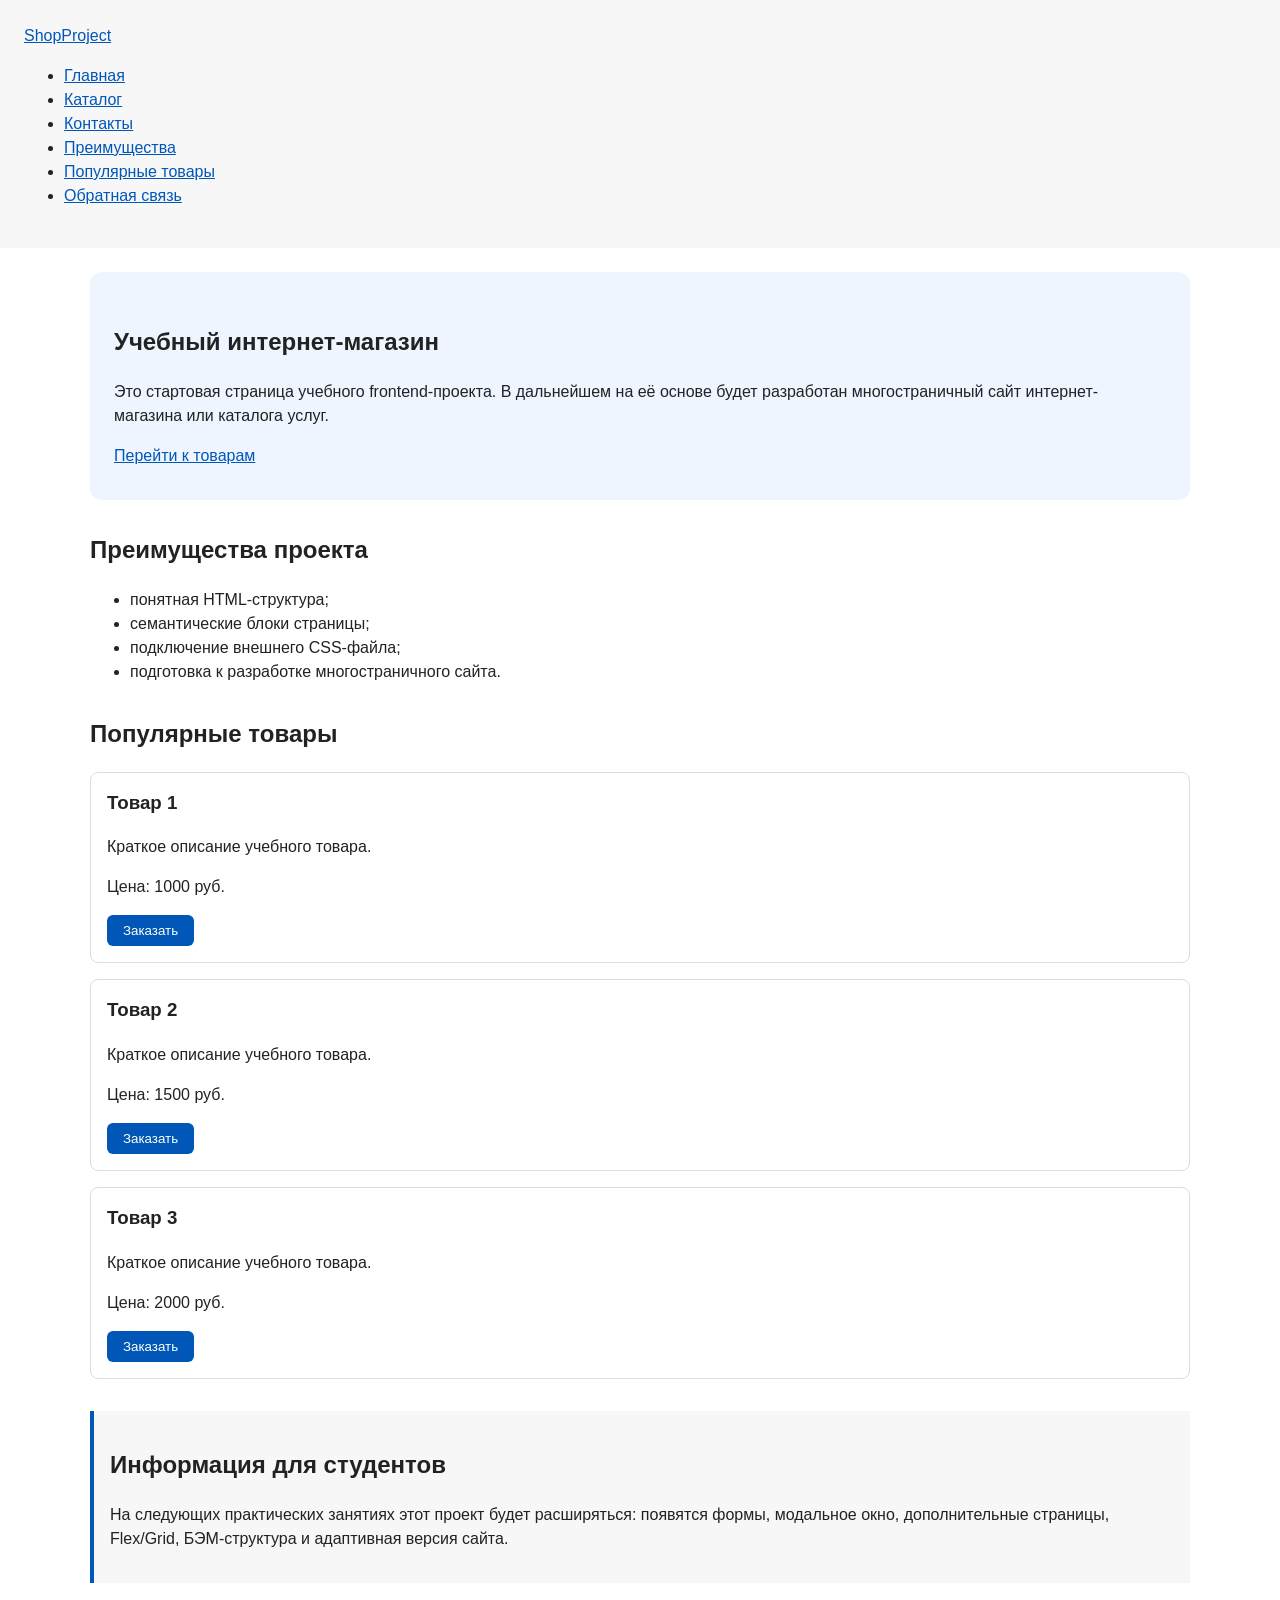
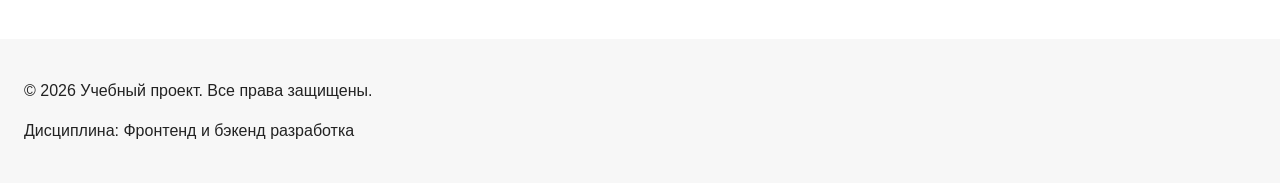
==== index.html @ 5ee0b692 "feat: add multi-page structure navigation and anchors" ====
<!DOCTYPE html>
<html lang="ru">
<head>
  <meta charset="UTF-8">
  <meta name="viewport" content="width=device-width, initial-scale=1.0">
  <title>Учебный интернет-магазин</title>
  <link rel="stylesheet" href="css/style.css">
  <script src="js/main.js" defer></script>
  <meta property="og:type" content="website">
    <meta property="og:title" content="Учебный интернет-магазин">
    <meta property="og:description" content="Учебный frontend-проект интернет-магазина.">
    <meta property="og:image" content="https://username.github.io/kr1-html-css-shop/images/preview.jpg">
</head>
<body>
  <header>
  <div class="site-header">
    <a class="site-logo" href="index.html">ShopProject</a>

    <nav class="site-nav" aria-label="Основная навигация">
  <ul class="site-nav__list">
    <li><a href="index.html">Главная</a></li>
    <li><a href="catalog.html">Каталог</a></li>
    <li><a href="contacts.html">Контакты</a></li>
    <li><a href="index.html#advantages">Преимущества</a></li>
    <li><a href="index.html#popular">Популярные товары</a></li>
    <li><a href="index.html#contacts">Обратная связь</a></li>
  </ul>
    </nav>
  </div>
    </header>

  <main>
    <section class="hero">
        <h1>Учебный интернет-магазин</h1>
        <p>
            Это стартовая страница учебного frontend-проекта.
            В дальнейшем на её основе будет разработан многостраничный сайт
            интернет-магазина или каталога услуг.
        </p>
        <a class="button" href="#popular">Перейти к товарам</a>
    </section>

    <section class="section" id="advantages">
        <h2>Преимущества проекта</h2>

        <ul class="advantages-list">
            <li>понятная HTML-структура;</li>
            <li>семантические блоки страницы;</li>
            <li>подключение внешнего CSS-файла;</li>
            <li>подготовка к разработке многостраничного сайта.</li>
        </ul>
    </section>        

    <section class="section" id="popular">
    <h2>Популярные товары</h2>

    <article class="product-card">
        <h3>Товар 1</h3>
        <p>Краткое описание учебного товара.</p>
        <p>Цена: 1000 руб.</p>
        <button class="button product-card__button" type="button" data-product="Товар 1">
            Заказать
        </button>
    </article>

    <article class="product-card">
        <h3>Товар 2</h3>
        <p>Краткое описание учебного товара.</p>
        <p>Цена: 1500 руб.</p>
        <button class="button product-card__button" type="button" data-product="Товар 1">
            Заказать
        </button>
    </article>

    <article class="product-card">
        <h3>Товар 3</h3>
        <p>Краткое описание учебного товара.</p>
        <p>Цена: 2000 руб.</p>
        <button class="button product-card__button" type="button" data-product="Товар 1">
            Заказать
        </button>
    </article>
    </section>

    <aside class="aside-info">
    <h2>Информация для студентов</h2>
    <p>
        На следующих практических занятиях этот проект будет расширяться:
        появятся формы, модальное окно, дополнительные страницы, Flex/Grid,
        БЭМ-структура и адаптивная версия сайта.
    </p>
    </aside>
</main>

<dialog class="order-dialog" id="order-dialog" aria-labelledby="order-dialog-title">
  <h2 id="order-dialog-title">Оформление заявки</h2>

  <form class="order-form" id="order-form" action="#" method="post" novalidate>
    <input id="selected-product" name="selected-product" type="hidden">

    <div class="form-field">
      <label for="order-name">Имя</label>
      <input
        id="order-name"
        name="name"
        type="text"
        placeholder="Введите ваше имя"
        minlength="2"
        autocomplete="given-name"
        required
      >
    </div>

    <div class="form-field">
      <label for="order-email">E-mail</label>
      <input
        id="order-email"
        name="email"
        type="email"
        placeholder="example@mail.ru"
        autocomplete="email"
        required
      >
    </div>

    <div class="form-field">
      <label for="order-phone">Телефон</label>
      <input
        id="order-phone"
        name="phone"
        type="tel"
        inputmode="tel"
        placeholder="+7 (900) 000-00-00"
        pattern="^\+7 \(\d{3}\) \d{3}-\d{2}-\d{2}$"
        required
      >
      <small>Формат: +7 (900) 000-00-00</small>
    </div>

    <div class="form-field">
      <label for="order-date">Дата связи</label>
      <input
        id="order-date"
        name="date"
        type="date"
      >
    </div>

    <div class="form-field">
      <label for="order-topic">Тема заявки</label>
      <select id="order-topic" name="topic" required>
        <option value="">Выберите тему</option>
        <option value="product">Заказ товара</option>
        <option value="consultation">Консультация</option>
        <option value="delivery">Доставка</option>
      </select>
    </div>

    <div class="form-field">
      <label for="order-comment">Комментарий</label>
      <textarea
        id="order-comment"
        name="comment"
        rows="4"
        placeholder="Укажите дополнительную информацию"
      ></textarea>
    </div>

    <div class="form-field form-field--checkbox">
      <label>
        <input
          id="order-agreement"
          name="agreement"
          type="checkbox"
          required
        >
        Я согласен на обработку данных
      </label>
    </div>

    <div class="form-actions">
      <button type="button" id="close-order-dialog">Закрыть</button>
      <button type="submit">Отправить заявку</button>
    </div>
  </form>
</dialog>

<p class="success-message" id="success-message" hidden>
  Форма успешно отправлена!
</p>

</body>

<footer id="contacts">
<p>&copy; 2026 Учебный проект. Все права защищены.</p>
<p>Дисциплина: Фронтенд и бэкенд разработка</p>
</footer>

</html>
---- css/style.css ----
/* ===============================
   1. Переменные проекта
   =============================== */

:root {
  /* Основные цвета проекта */
  --color-bg: #ffffff;
  --color-text: #222222;
  --color-muted: #666666;
  --color-primary: #0057b8;
  --color-primary-dark: #003f86;
  --color-border: #dddddd;
  --color-surface: #f7f7f7;
  --color-surface-accent: #eef5ff;
  --color-danger: #b00020;
  --color-success: #168a2f;
  --color-success-bg: #eefaf0;
  --color-white: #ffffff;

  /* Отступы */
  --space-xs: 4px;
  --space-sm: 8px;
  --space-md: 16px;
  --space-lg: 24px;
  --space-xl: 32px;

  /* Скругления */
  --radius-sm: 6px;
  --radius-md: 8px;
  --radius-lg: 12px;

  /* Размеры */
  --container-width: 1100px;
}

/* ===============================
   2. Базовые стили
   =============================== */

* {
  box-sizing: border-box;
}

body {
  margin: 0;
  font-family: Arial, sans-serif;
  line-height: 1.5;
  color: var(--color-text);
  background-color: var(--color-bg);
}

header,
main,
footer {
  padding: var(--space-lg);
}

header {
  background-color: var(--color-surface);
}

footer {
  background-color: var(--color-surface);
}

/* ===============================
   3. Общие элементы интерфейса
   =============================== */

a {
  color: var(--color-primary);
}

a:hover {
  color: var(--color-primary-dark);
}

a:focus-visible {
  outline: 2px solid var(--color-primary);
  outline-offset: 3px;
}

button {
  display: inline-block;
  padding: var(--space-sm) var(--space-md);
  color: var(--color-white);
  background-color: var(--color-primary);
  text-decoration: none;
  border: none;
  border-radius: var(--radius-sm);
  cursor: pointer;
}

.button:hover {
  background-color: var(--color-primary-dark);
}

.button:focus-visible {
  outline: 2px solid var(--color-primary);
  outline-offset: 3px;
}

.button:disabled {
  opacity: 0.6;
  cursor: not-allowed;
}

/* ===============================
   4. Компоненты страницы
   =============================== */

.hero {
  max-width: var(--container-width);
  margin: 0 auto var(--space-xl);
  padding: var(--space-xl) var(--space-lg);
  background-color: var(--color-surface-accent);
  border-radius: var(--radius-lg);
}

.section {
  max-width: var(--container-width);
  margin: 0 auto var(--space-xl);
}

.section h2 {
  margin-top: 0;
}

.product-card {
  margin-bottom: var(--space-md);
  padding: var(--space-md);
  border: 1px solid var(--color-border);
  border-radius: var(--radius-md);
  background-color: var(--color-bg);
}

.product-card:hover {
  border-color: var(--color-primary);
}

.product-card h3 {
  margin-top: 0;
}

.aside-info {
  max-width: var(--container-width);
  margin: 0 auto var(--space-xl);
  padding: var(--space-md);
  border-left: 4px solid var(--color-primary);
  background-color: var(--color-surface);
}

/* ===============================
   5. Форма и модальное окно
   =============================== */

.order-dialog {
  width: min(100% - 32px, 560px);
  padding: var(--space-lg);
  border: none;
  border-radius: var(--radius-lg);
}

.order-dialog::backdrop {
  background-color: rgba(0, 0, 0, 0.5);
}

.form-field {
  margin-bottom: var(--space-md);
}

.form-field label {
  display: block;
  margin-bottom: var(--space-xs);
}

.form-field input,
.form-field select,
.form-field textarea {
  width: 100%;
  padding: 10px 12px;
  border: 1px solid var(--color-border);
  border-radius: var(--radius-sm);
  font: inherit;
}

.form-field input[type="checkbox"] {
  width: auto;
}

.form-field small {
  display: block;
  margin-top: var(--space-xs);
  color: var(--color-muted);
}

.form-field input:hover,
.form-field select:hover,
.form-field textarea:hover {
  border-color: var(--color-primary);
}

.form-field input:focus-visible,
.form-field select:focus-visible,
.form-field textarea:focus-visible,
.form-actions button:focus-visible {
  outline: 2px solid var(--color-primary);
  outline-offset: 3px;
}

[aria-invalid="true"] {
  border-color: var(--color-danger);
}

.success-message {
  max-width: var(--container-width);
  margin: var(--space-lg) auto;
  padding: var(--space-md);
  border-left: 4px solid var(--color-success);
  background-color: var(--color-success-bg);
}

.breadcrumbs {
  max-width: var(--container-width);
  margin: 0 auto var(--space-md);
  font-size: 14px;
  color: var(--color-muted);
}

.breadcrumbs a {
  color: var(--color-primary);
}

.breadcrumbs span::before {
  content: " / ";
  color: var(--color-muted);
}

html {
  scroll-behavior: smooth;
}

:target {
  outline: 2px dashed var(--color-primary);
  outline-offset: 4px;
}
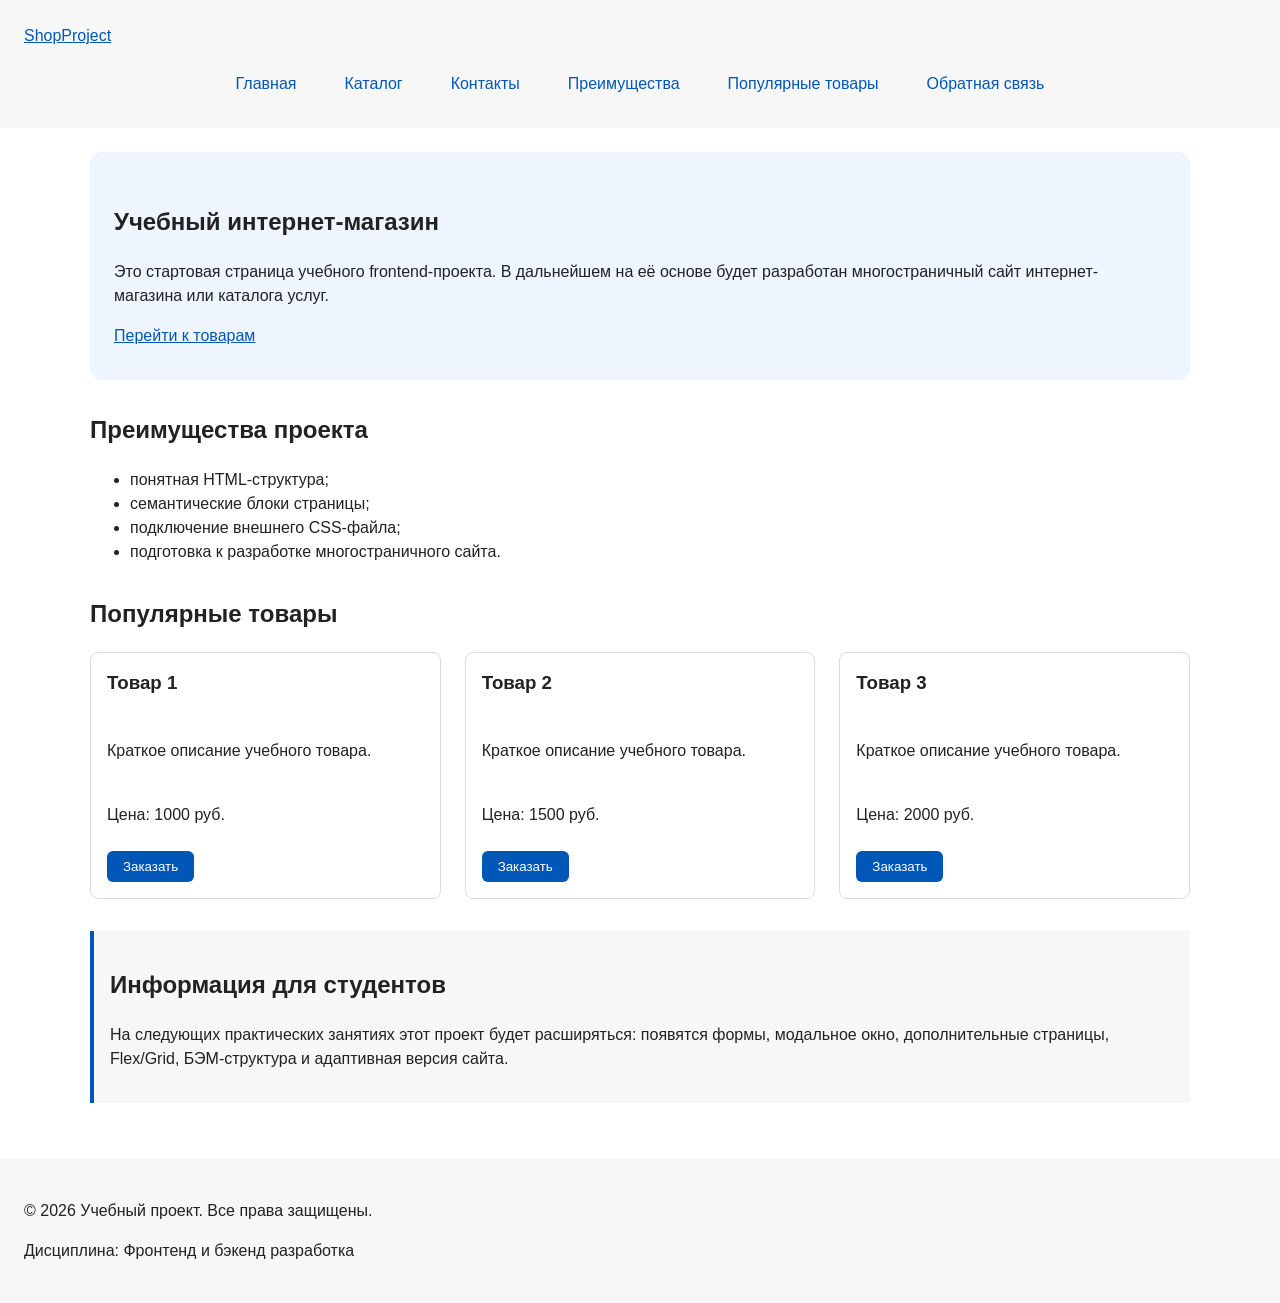
==== commit ca02f81f: "feat: add flex navigation and grid catalog layout" ====
--- a/index.html
+++ b/index.html
@@ -52,34 +52,36 @@
     </section>        
 
     <section class="section" id="popular">
-    <h2>Популярные товары</h2>
-
+  <h2>Популярные товары</h2>
+
+  <div class="products-grid">
     <article class="product-card">
-        <h3>Товар 1</h3>
-        <p>Краткое описание учебного товара.</p>
-        <p>Цена: 1000 руб.</p>
-        <button class="button product-card__button" type="button" data-product="Товар 1">
-            Заказать
-        </button>
+      <h3>Товар 1</h3>
+      <p>Краткое описание учебного товара.</p>
+      <p>Цена: 1000 руб.</p>
+      <button class="button product-card__button" type="button" data-product="Товар 1">
+        Заказать
+      </button>
     </article>
 
     <article class="product-card">
-        <h3>Товар 2</h3>
-        <p>Краткое описание учебного товара.</p>
-        <p>Цена: 1500 руб.</p>
-        <button class="button product-card__button" type="button" data-product="Товар 1">
-            Заказать
-        </button>
+      <h3>Товар 2</h3>
+      <p>Краткое описание учебного товара.</p>
+      <p>Цена: 1500 руб.</p>
+      <button class="button product-card__button" type="button" data-product="Товар 2">
+        Заказать
+      </button>
     </article>
 
     <article class="product-card">
-        <h3>Товар 3</h3>
-        <p>Краткое описание учебного товара.</p>
-        <p>Цена: 2000 руб.</p>
-        <button class="button product-card__button" type="button" data-product="Товар 1">
-            Заказать
-        </button>
+      <h3>Товар 3</h3>
+      <p>Краткое описание учебного товара.</p>
+      <p>Цена: 2000 руб.</p>
+      <button class="button product-card__button" type="button" data-product="Товар 3">
+        Заказать
+      </button>
     </article>
+  </div>
     </section>
 
     <aside class="aside-info">
--- a/css/style.css
+++ b/css/style.css
@@ -127,11 +127,19 @@
 }
 
 .product-card {
-  margin-bottom: var(--space-md);
+  display: flex;
+  flex-direction: column;
+  gap: var(--space-sm);
+  margin-bottom: 0;
   padding: var(--space-md);
   border: 1px solid var(--color-border);
   border-radius: var(--radius-md);
   background-color: var(--color-bg);
+}
+
+.product-card .button {
+  margin-top: auto;
+  align-self: flex-start;
 }
 
 .product-card:hover {
@@ -243,4 +251,84 @@
 :target {
   outline: 2px dashed var(--color-primary);
   outline-offset: 4px;
+}
+
+.site-nav__list {
+  display: flex;
+  flex-wrap: wrap;
+  justify-content: center;
+  align-items: center;
+  gap: var(--space-md);
+  padding: 0;
+  margin: var(--space-md) 0 0;
+  list-style: none;
+}
+
+.site-nav__list a {
+  display: inline-block;
+  padding: var(--space-sm) var(--space-md);
+  color: var(--color-primary);
+  text-decoration: none;
+  border-radius: var(--radius-sm);
+}
+
+.site-nav__list a:hover {
+  color: var(--color-white);
+  background-color: var(--color-primary);
+}
+
+.products-grid {
+  display: grid;
+  grid-template-columns: repeat(3, 1fr);
+  gap: var(--space-lg);
+}
+
+.catalog-layout {
+  max-width: var(--container-width);
+  margin: 0 auto var(--space-xl);
+  display: grid;
+  grid-template-columns: 260px 1fr;
+  grid-template-areas: "filters products";
+  gap: var(--space-lg);
+}
+
+.catalog-filters {
+  grid-area: filters;
+  padding: var(--space-md);
+  border: 1px solid var(--color-border);
+  border-radius: var(--radius-md);
+  background-color: var(--color-surface);
+}
+
+.catalog-products {
+  grid-area: products;
+}
+
+.filters-form {
+  display: grid;
+  gap: var(--space-md);
+}
+
+.filters-form fieldset {
+  margin: 0;
+  padding: var(--space-md);
+  border: 1px solid var(--color-border);
+  border-radius: var(--radius-sm);
+}
+
+.filters-form legend {
+  font-weight: 700;
+}
+
+.filters-form label {
+  display: block;
+  margin-bottom: var(--space-sm);
+}
+
+.filters-form input[type="number"] {
+  width: 100%;
+  padding: 8px 10px;
+  border: 1px solid var(--color-border);
+  border-radius: var(--radius-sm);
+  font: inherit;
 }
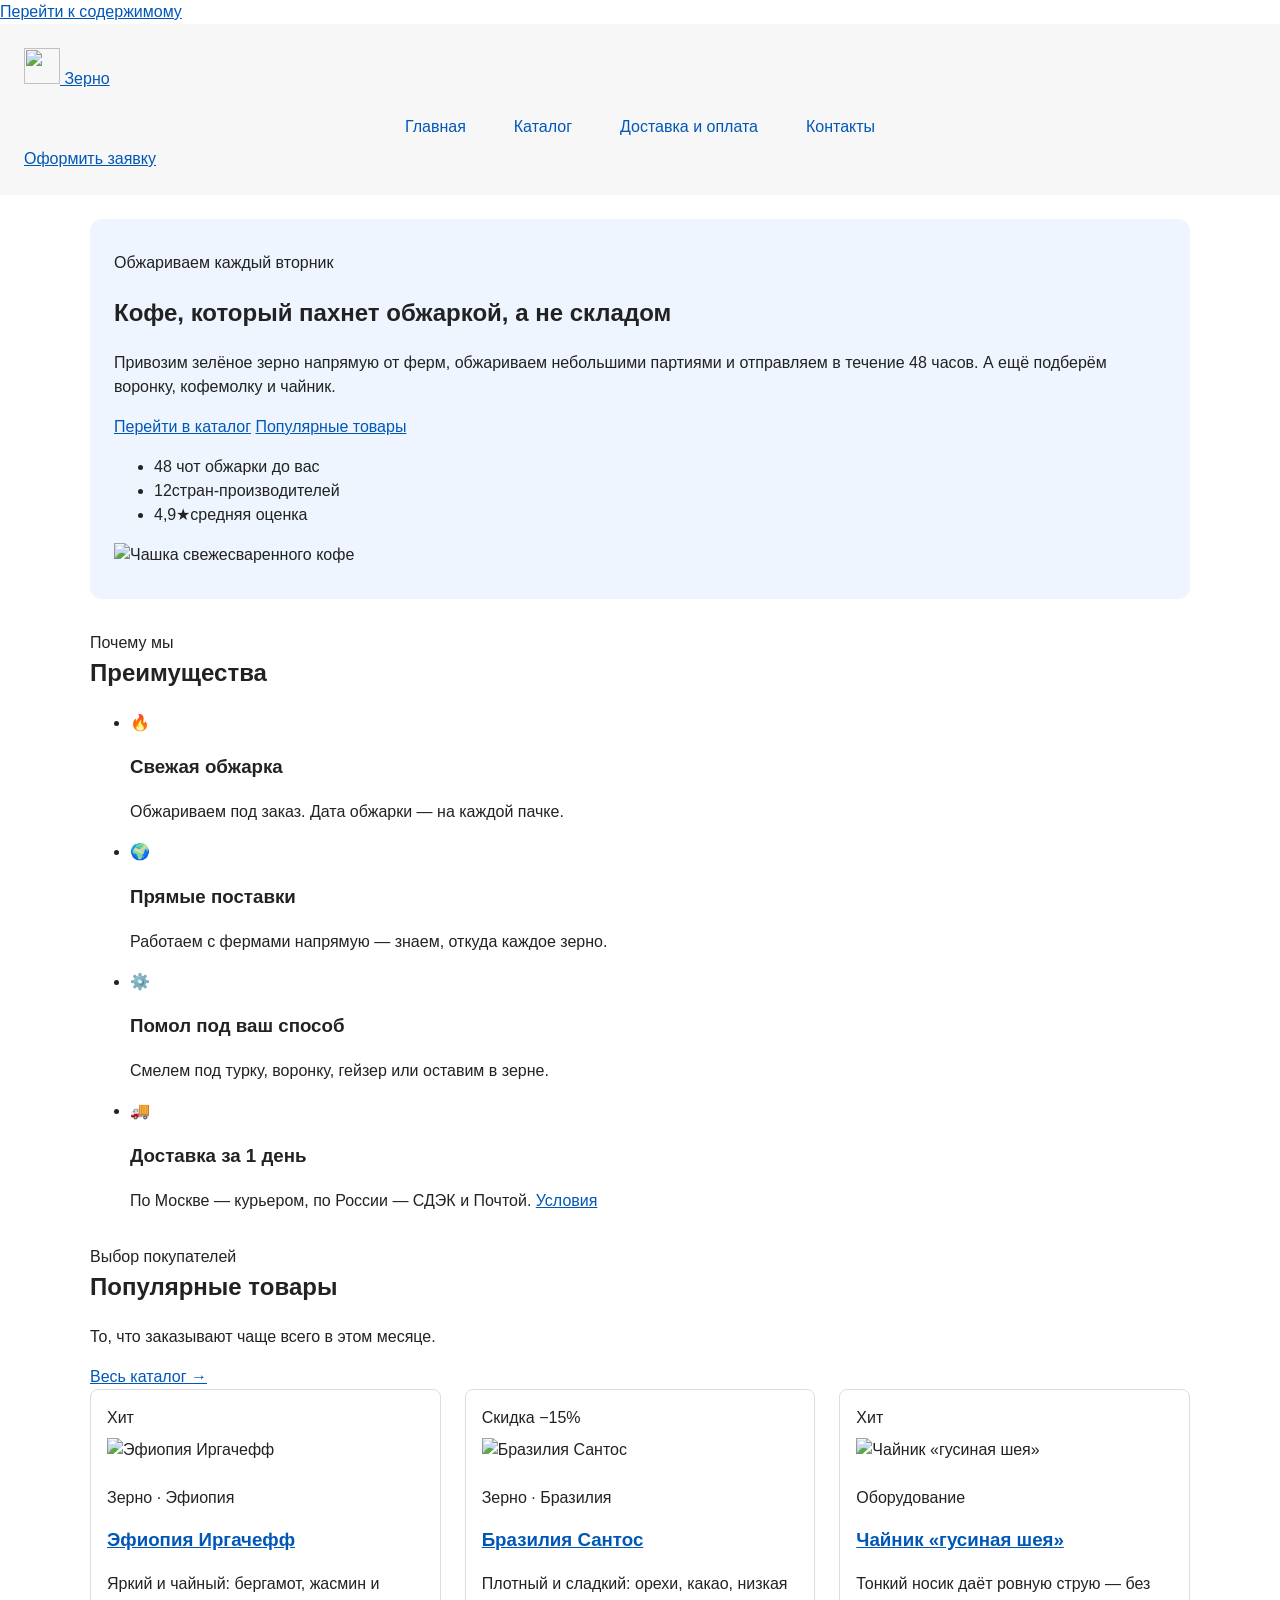
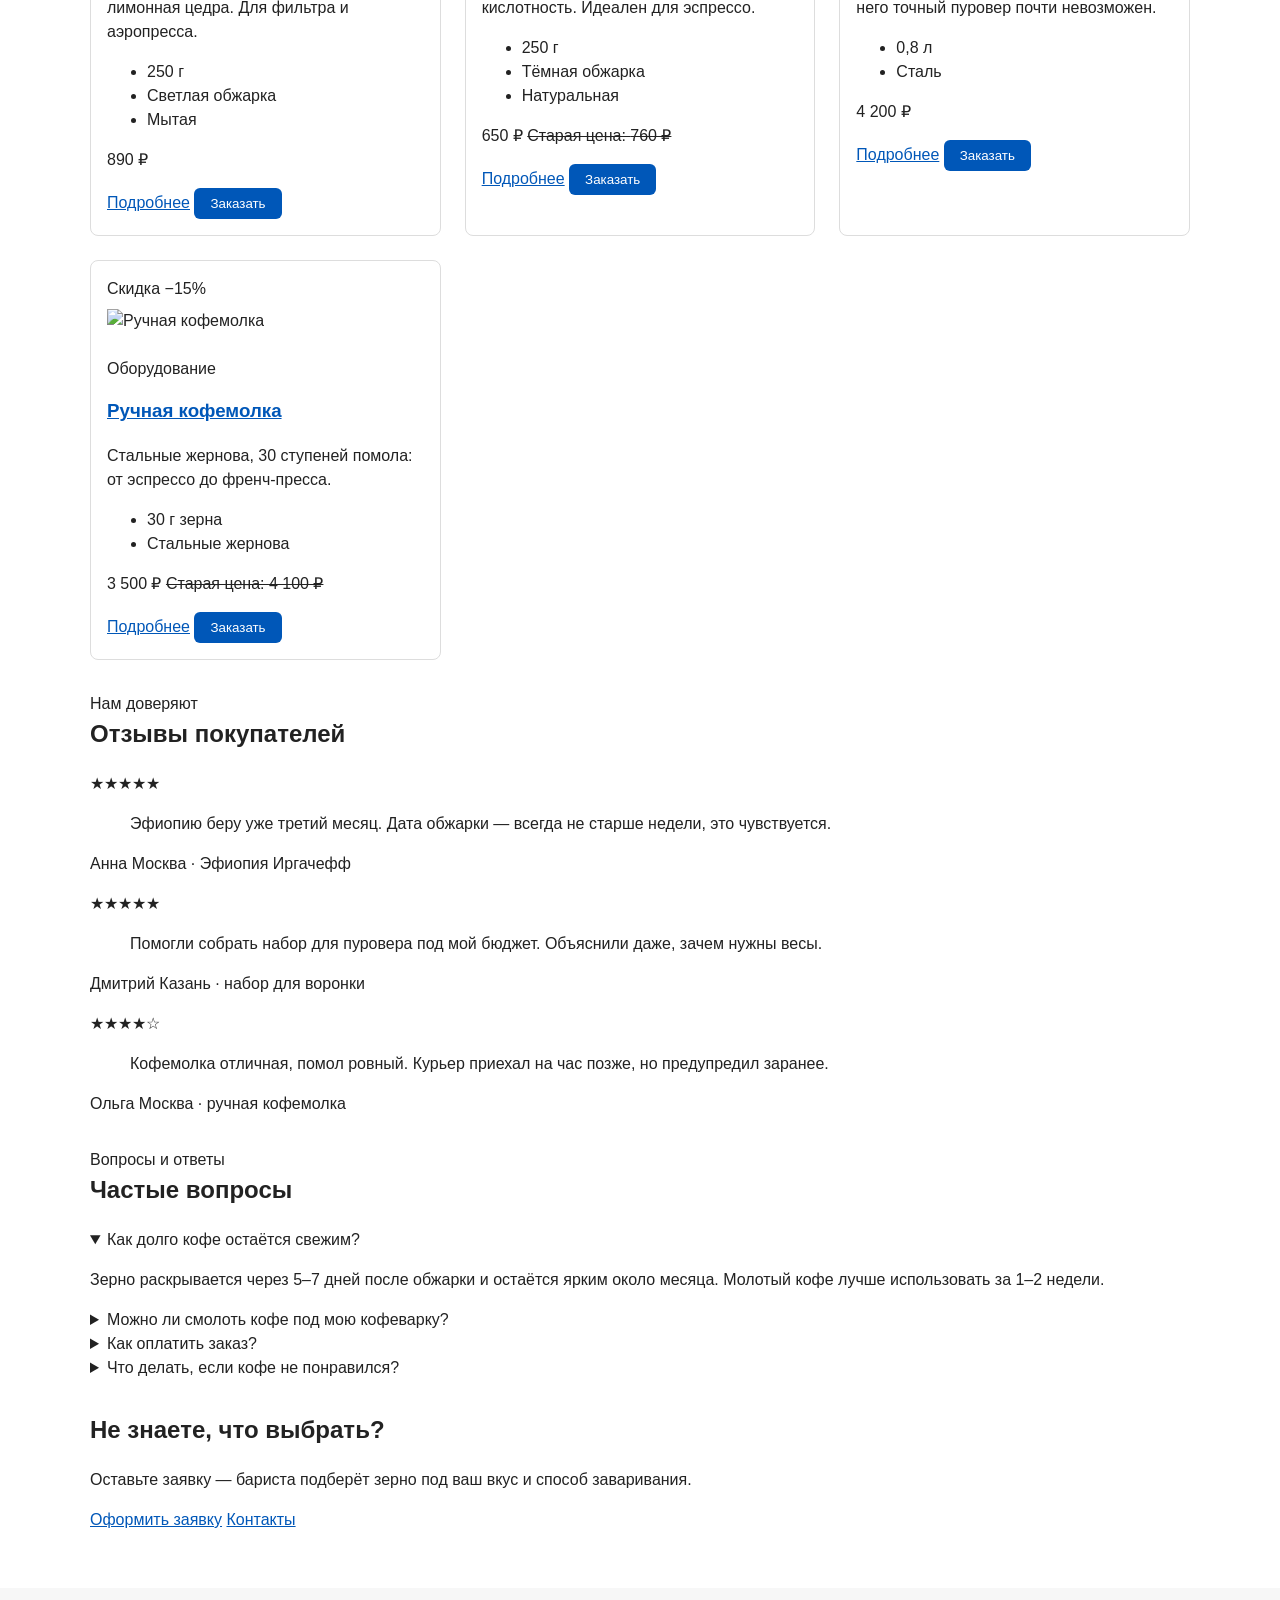
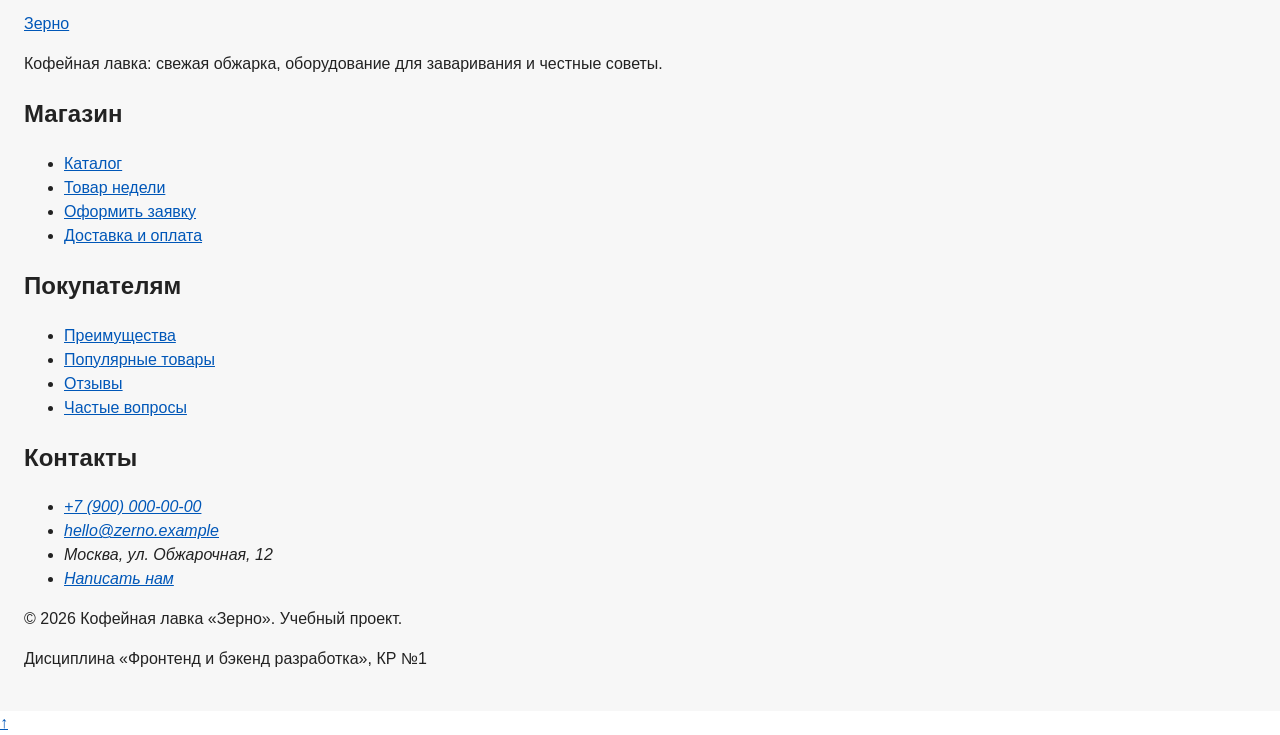
==== commit 201e39b8: "feat: rework index page with reviews and faq" ====
--- a/index.html
+++ b/index.html
@@ -3,199 +3,358 @@
 <head>
   <meta charset="UTF-8">
   <meta name="viewport" content="width=device-width, initial-scale=1.0">
-  <title>Учебный интернет-магазин</title>
+  <title>Зерно — кофейная лавка: свежая обжарка и всё для заваривания</title>
+  <meta name="description" content="Кофейная лавка «Зерно»: зерно свежей обжарки, воронки, кофемолки и чайники. Доставка по Москве за 1 день.">
+  <meta property="og:type" content="website">
+  <meta property="og:title" content="Зерно — кофейная лавка: свежая обжарка и всё для заваривания">
+  <meta property="og:description" content="Кофейная лавка «Зерно»: зерно свежей обжарки, воронки, кофемолки и чайники. Доставка по Москве за 1 день.">
+  <meta property="og:url" content="https://altikk.github.io/kr1-html-css-shop/">
+  <link rel="icon" href="images/logo.svg" type="image/svg+xml">
+  <link rel="preconnect" href="https://fonts.googleapis.com">
+  <link rel="preconnect" href="https://fonts.gstatic.com" crossorigin>
+  <link rel="stylesheet" href="https://fonts.googleapis.com/css2?family=Lora:ital,wght@0,600;0,700;1,600&amp;family=Manrope:wght@400;500;600;700;800&amp;display=swap">
   <link rel="stylesheet" href="css/style.css">
   <script src="js/main.js" defer></script>
-  <meta property="og:type" content="website">
-    <meta property="og:title" content="Учебный интернет-магазин">
-    <meta property="og:description" content="Учебный frontend-проект интернет-магазина.">
-    <meta property="og:image" content="https://username.github.io/kr1-html-css-shop/images/preview.jpg">
 </head>
-<body>
-  <header>
-  <div class="site-header">
-    <a class="site-logo" href="index.html">ShopProject</a>
-
-    <nav class="site-nav" aria-label="Основная навигация">
-  <ul class="site-nav__list">
-    <li><a href="index.html">Главная</a></li>
-    <li><a href="catalog.html">Каталог</a></li>
-    <li><a href="contacts.html">Контакты</a></li>
-    <li><a href="index.html#advantages">Преимущества</a></li>
-    <li><a href="index.html#popular">Популярные товары</a></li>
-    <li><a href="index.html#contacts">Обратная связь</a></li>
-  </ul>
-    </nav>
+<body id="top">
+  <a class="skip-link" href="#main">Перейти к содержимому</a>
+
+  <header class="site-header">
+    <div class="site-header__inner container">
+      <a class="site-header__logo" href="index.html">
+        <img class="site-header__logo-image" src="images/logo.svg" alt="" width="36" height="36">
+        Зерно
+      </a>
+
+      <nav class="site-nav" aria-label="Основная навигация">
+        <ul class="site-nav__list">
+          <li class="site-nav__item"><a class="site-nav__link site-nav__link--active" href="index.html" aria-current="page">Главная</a></li>
+          <li class="site-nav__item"><a class="site-nav__link" href="catalog.html">Каталог</a></li>
+          <li class="site-nav__item"><a class="site-nav__link" href="delivery.html">Доставка и оплата</a></li>
+          <li class="site-nav__item"><a class="site-nav__link" href="contacts.html">Контакты</a></li>
+        </ul>
+      </nav>
+
+      <a class="button button--small" href="order.html">Оформить заявку</a>
+    </div>
+  </header>
+
+  <main id="main">
+    <section class="hero container" aria-labelledby="hero-title">
+      <span class="hero__decor hero__decor--top" aria-hidden="true"></span>
+      <span class="hero__decor hero__decor--bottom" aria-hidden="true"></span>
+
+      <div class="hero__inner">
+        <div class="hero__content">
+          <span class="section__eyebrow">Обжариваем каждый вторник</span>
+          <h1 class="hero__title" id="hero-title">Кофе, который <span class="hero__title-accent">пахнет обжаркой</span>, а не складом</h1>
+          <p class="hero__text">
+            Привозим зелёное зерно напрямую от ферм, обжариваем небольшими партиями
+            и отправляем в течение 48 часов. А ещё подберём воронку, кофемолку и чайник.
+          </p>
+          <div class="button-group">
+            <a class="button" href="catalog.html">Перейти в каталог</a>
+            <a class="button button--secondary" href="#popular">Популярные товары</a>
+          </div>
+
+          <ul class="hero__facts">
+            <li><span class="hero__fact-value">48 ч</span><span class="hero__fact-label">от обжарки до вас</span></li>
+            <li><span class="hero__fact-value">12</span><span class="hero__fact-label">стран-производителей</span></li>
+            <li><span class="hero__fact-value">4,9★</span><span class="hero__fact-label">средняя оценка</span></li>
+          </ul>
+        </div>
+
+        <img class="hero__image" src="images/hero.svg" alt="Чашка свежесваренного кофе" width="400" height="360">
+      </div>
+    </section>
+
+    <section class="section container" id="advantages" aria-labelledby="advantages-title">
+      <div class="section__header">
+        <div>
+          <span class="section__eyebrow">Почему мы</span>
+          <h2 class="section__title" id="advantages-title">Преимущества</h2>
+        </div>
+      </div>
+
+      <ul class="advantages__list">
+        <li class="advantages__item">
+          <span class="advantages__icon" aria-hidden="true">🔥</span>
+          <h3 class="advantages__title">Свежая обжарка</h3>
+          <p class="advantages__text">Обжариваем под заказ. Дата обжарки — на каждой пачке.</p>
+        </li>
+        <li class="advantages__item">
+          <span class="advantages__icon" aria-hidden="true">🌍</span>
+          <h3 class="advantages__title">Прямые поставки</h3>
+          <p class="advantages__text">Работаем с фермами напрямую — знаем, откуда каждое зерно.</p>
+        </li>
+        <li class="advantages__item">
+          <span class="advantages__icon" aria-hidden="true">⚙️</span>
+          <h3 class="advantages__title">Помол под ваш способ</h3>
+          <p class="advantages__text">Смелем под турку, воронку, гейзер или оставим в зерне.</p>
+        </li>
+        <li class="advantages__item">
+          <span class="advantages__icon" aria-hidden="true">🚚</span>
+          <h3 class="advantages__title">Доставка за 1 день</h3>
+          <p class="advantages__text">По Москве — курьером, по России — СДЭК и Почтой. <a href="delivery.html">Условия</a></p>
+        </li>
+      </ul>
+    </section>
+
+    <section class="section container" id="popular" aria-labelledby="popular-title">
+      <div class="section__header">
+        <div>
+          <span class="section__eyebrow">Выбор покупателей</span>
+          <h2 class="section__title" id="popular-title">Популярные товары</h2>
+          <p class="section__subtitle">То, что заказывают чаще всего в этом месяце.</p>
+        </div>
+        <a class="button button--ghost" href="catalog.html">Весь каталог →</a>
+      </div>
+
+      <div class="products-grid">
+        <article class="product-card product-card--featured">
+          <span class="product-card__badge product-card__badge--hit">Хит</span>
+          <div class="product-card__media">
+            <img class="product-card__image" src="images/beans-ethiopia.svg" alt="Эфиопия Иргачефф" width="400" height="300" loading="lazy">
+          </div>
+          <div class="product-card__body">
+            <p class="product-card__category">Зерно · Эфиопия</p>
+            <h3 class="product-card__title"><a class="product-card__title-link" href="product.html">Эфиопия Иргачефф</a></h3>
+            <p class="product-card__description">Яркий и чайный: бергамот, жасмин и лимонная цедра. Для фильтра и аэропресса.</p>
+            <ul class="product-card__meta" aria-label="Характеристики"><li>250 г</li><li>Светлая обжарка</li><li>Мытая</li></ul>
+            <p class="product-card__price">890 ₽</p>
+            <div class="product-card__actions">
+              <a class="button button--secondary button--small" href="product.html">Подробнее</a>
+              <button class="button button--small" type="button" data-order-product="Эфиопия Иргачефф, 250 г">Заказать</button>
+            </div>
+          </div>
+        </article>
+
+        <article class="product-card product-card--discount">
+          <span class="product-card__badge product-card__badge--sale"><span class="visually-hidden">Скидка </span>−15%</span>
+          <div class="product-card__media">
+            <img class="product-card__image" src="images/beans-brazil.svg" alt="Бразилия Сантос" width="400" height="300" loading="lazy">
+          </div>
+          <div class="product-card__body">
+            <p class="product-card__category">Зерно · Бразилия</p>
+            <h3 class="product-card__title"><a class="product-card__title-link" href="product.html">Бразилия Сантос</a></h3>
+            <p class="product-card__description">Плотный и сладкий: орехи, какао, низкая кислотность. Идеален для эспрессо.</p>
+            <ul class="product-card__meta" aria-label="Характеристики"><li>250 г</li><li>Тёмная обжарка</li><li>Натуральная</li></ul>
+            <p class="product-card__price">650 ₽ <s class="product-card__old-price"><span class="visually-hidden">Старая цена: </span>760 ₽</s></p>
+            <div class="product-card__actions">
+              <a class="button button--secondary button--small" href="product.html">Подробнее</a>
+              <button class="button button--small" type="button" data-order-product="Бразилия Сантос, 250 г">Заказать</button>
+            </div>
+          </div>
+        </article>
+
+        <article class="product-card">
+          <span class="product-card__badge product-card__badge--hit">Хит</span>
+          <div class="product-card__media">
+            <img class="product-card__image" src="images/kettle.svg" alt="Чайник «гусиная шея»" width="400" height="300" loading="lazy">
+          </div>
+          <div class="product-card__body">
+            <p class="product-card__category">Оборудование</p>
+            <h3 class="product-card__title"><a class="product-card__title-link" href="product.html">Чайник «гусиная шея»</a></h3>
+            <p class="product-card__description">Тонкий носик даёт ровную струю — без него точный пуровер почти невозможен.</p>
+            <ul class="product-card__meta" aria-label="Характеристики"><li>0,8 л</li><li>Сталь</li></ul>
+            <p class="product-card__price">4 200 ₽</p>
+            <div class="product-card__actions">
+              <a class="button button--secondary button--small" href="product.html">Подробнее</a>
+              <button class="button button--small" type="button" data-order-product="Чайник «гусиная шея» 0,8 л">Заказать</button>
+            </div>
+          </div>
+        </article>
+
+        <article class="product-card product-card--discount">
+          <span class="product-card__badge product-card__badge--sale"><span class="visually-hidden">Скидка </span>−15%</span>
+          <div class="product-card__media">
+            <img class="product-card__image" src="images/grinder.svg" alt="Ручная кофемолка" width="400" height="300" loading="lazy">
+          </div>
+          <div class="product-card__body">
+            <p class="product-card__category">Оборудование</p>
+            <h3 class="product-card__title"><a class="product-card__title-link" href="product.html">Ручная кофемолка</a></h3>
+            <p class="product-card__description">Стальные жернова, 30 ступеней помола: от эспрессо до френч-пресса.</p>
+            <ul class="product-card__meta" aria-label="Характеристики"><li>30 г зерна</li><li>Стальные жернова</li></ul>
+            <p class="product-card__price">3 500 ₽ <s class="product-card__old-price"><span class="visually-hidden">Старая цена: </span>4 100 ₽</s></p>
+            <div class="product-card__actions">
+              <a class="button button--secondary button--small" href="product.html">Подробнее</a>
+              <button class="button button--small" type="button" data-order-product="Ручная кофемолка">Заказать</button>
+            </div>
+          </div>
+        </article>
+      </div>
+    </section>
+
+    <section class="section section--surface" id="reviews" aria-labelledby="reviews-title">
+      <div class="container">
+        <div class="section__header">
+          <div>
+            <span class="section__eyebrow">Нам доверяют</span>
+            <h2 class="section__title" id="reviews-title">Отзывы покупателей</h2>
+          </div>
+        </div>
+
+        <div class="reviews__list">
+          <article class="review-card">
+            <p class="review-card__rating" aria-label="Оценка 5 из 5">★★★★★</p>
+            <blockquote class="review-card__text">Эфиопию беру уже третий месяц. Дата обжарки — всегда не старше недели, это чувствуется.</blockquote>
+            <p class="review-card__author">Анна <span class="review-card__meta">Москва · Эфиопия Иргачефф</span></p>
+          </article>
+          <article class="review-card">
+            <p class="review-card__rating" aria-label="Оценка 5 из 5">★★★★★</p>
+            <blockquote class="review-card__text">Помогли собрать набор для пуровера под мой бюджет. Объяснили даже, зачем нужны весы.</blockquote>
+            <p class="review-card__author">Дмитрий <span class="review-card__meta">Казань · набор для воронки</span></p>
+          </article>
+          <article class="review-card">
+            <p class="review-card__rating" aria-label="Оценка 4 из 5">★★★★☆</p>
+            <blockquote class="review-card__text">Кофемолка отличная, помол ровный. Курьер приехал на час позже, но предупредил заранее.</blockquote>
+            <p class="review-card__author">Ольга <span class="review-card__meta">Москва · ручная кофемолка</span></p>
+          </article>
+        </div>
+      </div>
+    </section>
+
+    <section class="section container" id="faq" aria-labelledby="faq-title">
+      <div class="section__header">
+        <div>
+          <span class="section__eyebrow">Вопросы и ответы</span>
+          <h2 class="section__title" id="faq-title">Частые вопросы</h2>
+        </div>
+      </div>
+
+      <div class="faq">
+        <details class="faq__item" open>
+          <summary class="faq__question">Как долго кофе остаётся свежим?</summary>
+          <p class="faq__answer">Зерно раскрывается через 5–7 дней после обжарки и остаётся ярким около месяца. Молотый кофе лучше использовать за 1–2 недели.</p>
+        </details>
+        <details class="faq__item">
+          <summary class="faq__question">Можно ли смолоть кофе под мою кофеварку?</summary>
+          <p class="faq__answer">Да. Укажите способ заваривания в комментарии к заявке — смелем под турку, эспрессо, воронку или френч-пресс.</p>
+        </details>
+        <details class="faq__item">
+          <summary class="faq__question">Как оплатить заказ?</summary>
+          <p class="faq__answer">Картой онлайн, по СБП или наличными курьеру. Подробности — на странице <a href="delivery.html#payment">«Доставка и оплата»</a>.</p>
+        </details>
+        <details class="faq__item">
+          <summary class="faq__question">Что делать, если кофе не понравился?</summary>
+          <p class="faq__answer">Напишите нам в течение 14 дней — заменим на другой сорт или вернём деньги.</p>
+        </details>
+      </div>
+    </section>
+
+    <aside class="section container" aria-label="Призыв оформить заявку">
+      <div class="cta">
+        <div>
+          <h2 class="cta__title">Не знаете, что выбрать?</h2>
+          <p class="cta__text">Оставьте заявку — бариста подберёт зерно под ваш вкус и способ заваривания.</p>
+        </div>
+        <div class="button-group">
+          <a class="button" href="order.html">Оформить заявку</a>
+          <a class="button button--secondary" href="contacts.html">Контакты</a>
+        </div>
+      </div>
+    </aside>
+  </main>
+
+  <footer class="site-footer">
+    <div class="site-footer__inner container">
+      <div>
+        <a class="site-footer__logo" href="index.html">Зерно</a>
+        <p class="site-footer__text">Кофейная лавка: свежая обжарка, оборудование для заваривания и честные советы.</p>
+      </div>
+
+      <nav aria-label="Разделы сайта">
+        <h2 class="site-footer__title">Магазин</h2>
+        <ul class="site-footer__list">
+          <li><a class="site-footer__link" href="catalog.html">Каталог</a></li>
+          <li><a class="site-footer__link" href="product.html">Товар недели</a></li>
+          <li><a class="site-footer__link" href="order.html">Оформить заявку</a></li>
+          <li><a class="site-footer__link" href="delivery.html">Доставка и оплата</a></li>
+        </ul>
+      </nav>
+
+      <nav aria-label="Быстрые ссылки">
+        <h2 class="site-footer__title">Покупателям</h2>
+        <ul class="site-footer__list">
+          <li><a class="site-footer__link" href="index.html#advantages">Преимущества</a></li>
+          <li><a class="site-footer__link" href="index.html#popular">Популярные товары</a></li>
+          <li><a class="site-footer__link" href="index.html#reviews">Отзывы</a></li>
+          <li><a class="site-footer__link" href="index.html#faq">Частые вопросы</a></li>
+        </ul>
+      </nav>
+
+      <div>
+        <h2 class="site-footer__title">Контакты</h2>
+        <address class="site-footer__address">
+          <ul class="site-footer__list">
+            <li><a class="site-footer__link" href="tel:+79000000000">+7 (900) 000-00-00</a></li>
+            <li><a class="site-footer__link" href="mailto:hello@zerno.example">hello@zerno.example</a></li>
+            <li>Москва, ул. Обжарочная, 12</li>
+            <li><a class="site-footer__link" href="contacts.html#feedback">Написать нам</a></li>
+          </ul>
+        </address>
+      </div>
+    </div>
+
+    <div class="site-footer__bottom container">
+      <p>&copy; 2026 Кофейная лавка «Зерно». Учебный проект.</p>
+      <p>Дисциплина «Фронтенд и бэкенд разработка», КР №1</p>
+    </div>
+  </footer>
+
+  <a class="back-to-top" href="#top" aria-label="Наверх">↑</a>
+
+  <!-- Модальное окно быстрого заказа: открывается кнопками «Заказать» -->
+  <dialog class="modal" id="order-dialog" aria-labelledby="order-dialog-title">
+    <div class="modal__header">
+      <h2 class="modal__title" id="order-dialog-title">Быстрый заказ</h2>
+      <p class="modal__product">Товар: <strong data-product-name>не выбран</strong></p>
+      <button class="modal__close" type="button" data-close-dialog aria-label="Закрыть окно">×</button>
+    </div>
+
+    <div class="modal__body">
+      <form class="order-form" action="#" method="post" novalidate data-validate data-success="quick-order-success">
+        <input id="quick-product" name="product" type="hidden">
+
+        <div class="order-form__field">
+          <label class="order-form__label" for="quick-name">Имя <span class="order-form__required" aria-hidden="true">*</span></label>
+          <input class="order-form__input" id="quick-name" name="name" type="text" placeholder="Как к вам обращаться" minlength="2" autocomplete="given-name" required>
+        </div>
+
+        <div class="order-form__row">
+          <div class="order-form__field">
+            <label class="order-form__label" for="quick-email">E-mail <span class="order-form__required" aria-hidden="true">*</span></label>
+            <input class="order-form__input" id="quick-email" name="email" type="email" placeholder="example@mail.ru" autocomplete="email" required>
+          </div>
+
+          <div class="order-form__field">
+            <label class="order-form__label" for="quick-phone">Телефон <span class="order-form__required" aria-hidden="true">*</span></label>
+            <input class="order-form__input" id="quick-phone" name="phone" type="tel" inputmode="tel" placeholder="+7 (900) 000-00-00" pattern="\+7 \(\d{3}\) \d{3}-\d{2}-\d{2}" autocomplete="tel" aria-describedby="quick-phone-hint" required>
+            <small class="order-form__hint" id="quick-phone-hint">Формат: +7 (900) 000-00-00</small>
+          </div>
+        </div>
+
+        <div class="order-form__field">
+          <label class="order-form__label" for="quick-comment">Комментарий</label>
+          <textarea class="order-form__input order-form__input--textarea" id="quick-comment" name="comment" rows="3" placeholder="Например: смолоть под воронку"></textarea>
+        </div>
+
+        <label class="order-form__agreement" for="quick-agreement">
+          <input class="order-form__control" id="quick-agreement" name="agreement" type="checkbox" required>
+          <span>Я согласен на обработку персональных данных <span class="order-form__required" aria-hidden="true">*</span></span>
+        </label>
+
+        <div class="order-form__actions">
+          <button class="button" type="submit">Отправить заявку</button>
+          <button class="button button--ghost" type="button" data-close-dialog>Отмена</button>
+        </div>
+      </form>
+    </div>
+  </dialog>
+
+  <div class="notice notice--success notice--floating" id="quick-order-success" role="status" hidden>
+    <strong class="notice__title">Заявка отправлена!</strong>
+    <p class="notice__text">Мы перезвоним в течение 15 минут в рабочее время.</p>
   </div>
-    </header>
-
-  <main>
-    <section class="hero">
-        <h1>Учебный интернет-магазин</h1>
-        <p>
-            Это стартовая страница учебного frontend-проекта.
-            В дальнейшем на её основе будет разработан многостраничный сайт
-            интернет-магазина или каталога услуг.
-        </p>
-        <a class="button" href="#popular">Перейти к товарам</a>
-    </section>
-
-    <section class="section" id="advantages">
-        <h2>Преимущества проекта</h2>
-
-        <ul class="advantages-list">
-            <li>понятная HTML-структура;</li>
-            <li>семантические блоки страницы;</li>
-            <li>подключение внешнего CSS-файла;</li>
-            <li>подготовка к разработке многостраничного сайта.</li>
-        </ul>
-    </section>        
-
-    <section class="section" id="popular">
-  <h2>Популярные товары</h2>
-
-  <div class="products-grid">
-    <article class="product-card">
-      <h3>Товар 1</h3>
-      <p>Краткое описание учебного товара.</p>
-      <p>Цена: 1000 руб.</p>
-      <button class="button product-card__button" type="button" data-product="Товар 1">
-        Заказать
-      </button>
-    </article>
-
-    <article class="product-card">
-      <h3>Товар 2</h3>
-      <p>Краткое описание учебного товара.</p>
-      <p>Цена: 1500 руб.</p>
-      <button class="button product-card__button" type="button" data-product="Товар 2">
-        Заказать
-      </button>
-    </article>
-
-    <article class="product-card">
-      <h3>Товар 3</h3>
-      <p>Краткое описание учебного товара.</p>
-      <p>Цена: 2000 руб.</p>
-      <button class="button product-card__button" type="button" data-product="Товар 3">
-        Заказать
-      </button>
-    </article>
-  </div>
-    </section>
-
-    <aside class="aside-info">
-    <h2>Информация для студентов</h2>
-    <p>
-        На следующих практических занятиях этот проект будет расширяться:
-        появятся формы, модальное окно, дополнительные страницы, Flex/Grid,
-        БЭМ-структура и адаптивная версия сайта.
-    </p>
-    </aside>
-</main>
-
-<dialog class="order-dialog" id="order-dialog" aria-labelledby="order-dialog-title">
-  <h2 id="order-dialog-title">Оформление заявки</h2>
-
-  <form class="order-form" id="order-form" action="#" method="post" novalidate>
-    <input id="selected-product" name="selected-product" type="hidden">
-
-    <div class="form-field">
-      <label for="order-name">Имя</label>
-      <input
-        id="order-name"
-        name="name"
-        type="text"
-        placeholder="Введите ваше имя"
-        minlength="2"
-        autocomplete="given-name"
-        required
-      >
-    </div>
-
-    <div class="form-field">
-      <label for="order-email">E-mail</label>
-      <input
-        id="order-email"
-        name="email"
-        type="email"
-        placeholder="example@mail.ru"
-        autocomplete="email"
-        required
-      >
-    </div>
-
-    <div class="form-field">
-      <label for="order-phone">Телефон</label>
-      <input
-        id="order-phone"
-        name="phone"
-        type="tel"
-        inputmode="tel"
-        placeholder="+7 (900) 000-00-00"
-        pattern="^\+7 \(\d{3}\) \d{3}-\d{2}-\d{2}$"
-        required
-      >
-      <small>Формат: +7 (900) 000-00-00</small>
-    </div>
-
-    <div class="form-field">
-      <label for="order-date">Дата связи</label>
-      <input
-        id="order-date"
-        name="date"
-        type="date"
-      >
-    </div>
-
-    <div class="form-field">
-      <label for="order-topic">Тема заявки</label>
-      <select id="order-topic" name="topic" required>
-        <option value="">Выберите тему</option>
-        <option value="product">Заказ товара</option>
-        <option value="consultation">Консультация</option>
-        <option value="delivery">Доставка</option>
-      </select>
-    </div>
-
-    <div class="form-field">
-      <label for="order-comment">Комментарий</label>
-      <textarea
-        id="order-comment"
-        name="comment"
-        rows="4"
-        placeholder="Укажите дополнительную информацию"
-      ></textarea>
-    </div>
-
-    <div class="form-field form-field--checkbox">
-      <label>
-        <input
-          id="order-agreement"
-          name="agreement"
-          type="checkbox"
-          required
-        >
-        Я согласен на обработку данных
-      </label>
-    </div>
-
-    <div class="form-actions">
-      <button type="button" id="close-order-dialog">Закрыть</button>
-      <button type="submit">Отправить заявку</button>
-    </div>
-  </form>
-</dialog>
-
-<p class="success-message" id="success-message" hidden>
-  Форма успешно отправлена!
-</p>
-
 </body>
-
-<footer id="contacts">
-<p>&copy; 2026 Учебный проект. Все права защищены.</p>
-<p>Дисциплина: Фронтенд и бэкенд разработка</p>
-</footer>
-
-</html>+</html>
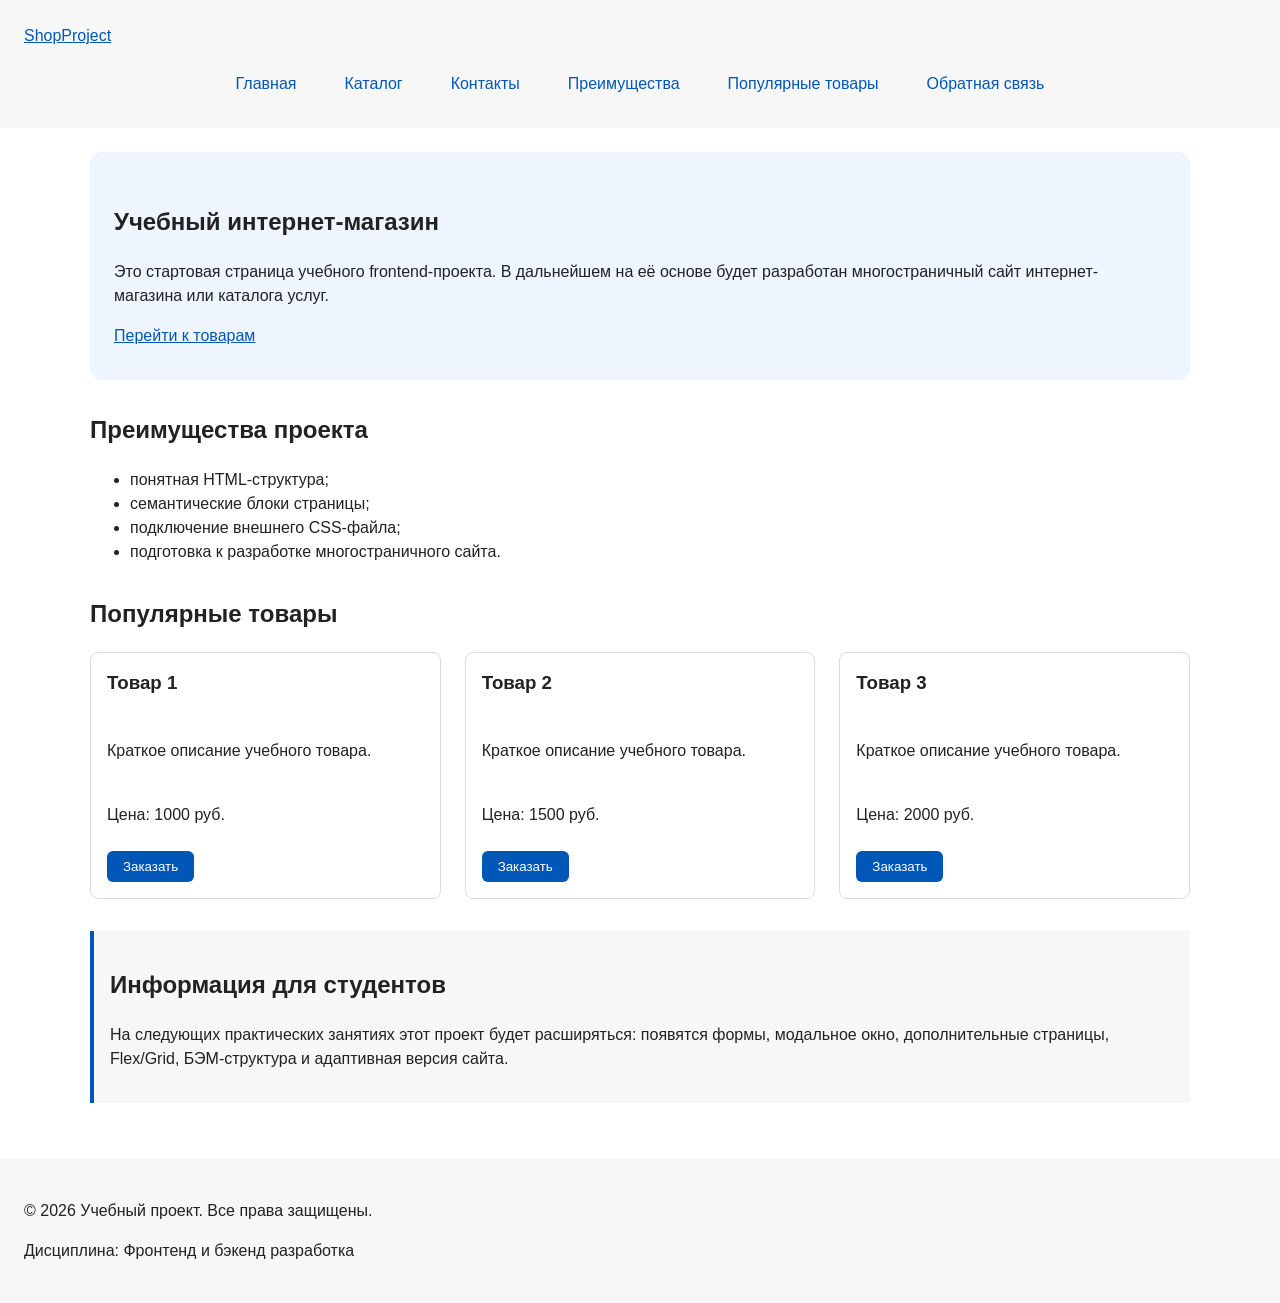
==== commit 27d5ff70: "revert: return to previous version of the site" ====
--- a/index.html
+++ b/index.html
@@ -3,358 +3,199 @@
 <head>
   <meta charset="UTF-8">
   <meta name="viewport" content="width=device-width, initial-scale=1.0">
-  <title>Зерно — кофейная лавка: свежая обжарка и всё для заваривания</title>
-  <meta name="description" content="Кофейная лавка «Зерно»: зерно свежей обжарки, воронки, кофемолки и чайники. Доставка по Москве за 1 день.">
-  <meta property="og:type" content="website">
-  <meta property="og:title" content="Зерно — кофейная лавка: свежая обжарка и всё для заваривания">
-  <meta property="og:description" content="Кофейная лавка «Зерно»: зерно свежей обжарки, воронки, кофемолки и чайники. Доставка по Москве за 1 день.">
-  <meta property="og:url" content="https://altikk.github.io/kr1-html-css-shop/">
-  <link rel="icon" href="images/logo.svg" type="image/svg+xml">
-  <link rel="preconnect" href="https://fonts.googleapis.com">
-  <link rel="preconnect" href="https://fonts.gstatic.com" crossorigin>
-  <link rel="stylesheet" href="https://fonts.googleapis.com/css2?family=Lora:ital,wght@0,600;0,700;1,600&amp;family=Manrope:wght@400;500;600;700;800&amp;display=swap">
+  <title>Учебный интернет-магазин</title>
   <link rel="stylesheet" href="css/style.css">
   <script src="js/main.js" defer></script>
+  <meta property="og:type" content="website">
+    <meta property="og:title" content="Учебный интернет-магазин">
+    <meta property="og:description" content="Учебный frontend-проект интернет-магазина.">
+    <meta property="og:image" content="https://username.github.io/kr1-html-css-shop/images/preview.jpg">
 </head>
-<body id="top">
-  <a class="skip-link" href="#main">Перейти к содержимому</a>
-
-  <header class="site-header">
-    <div class="site-header__inner container">
-      <a class="site-header__logo" href="index.html">
-        <img class="site-header__logo-image" src="images/logo.svg" alt="" width="36" height="36">
-        Зерно
-      </a>
-
-      <nav class="site-nav" aria-label="Основная навигация">
-        <ul class="site-nav__list">
-          <li class="site-nav__item"><a class="site-nav__link site-nav__link--active" href="index.html" aria-current="page">Главная</a></li>
-          <li class="site-nav__item"><a class="site-nav__link" href="catalog.html">Каталог</a></li>
-          <li class="site-nav__item"><a class="site-nav__link" href="delivery.html">Доставка и оплата</a></li>
-          <li class="site-nav__item"><a class="site-nav__link" href="contacts.html">Контакты</a></li>
+<body>
+  <header>
+  <div class="site-header">
+    <a class="site-logo" href="index.html">ShopProject</a>
+
+    <nav class="site-nav" aria-label="Основная навигация">
+  <ul class="site-nav__list">
+    <li><a href="index.html">Главная</a></li>
+    <li><a href="catalog.html">Каталог</a></li>
+    <li><a href="contacts.html">Контакты</a></li>
+    <li><a href="index.html#advantages">Преимущества</a></li>
+    <li><a href="index.html#popular">Популярные товары</a></li>
+    <li><a href="index.html#contacts">Обратная связь</a></li>
+  </ul>
+    </nav>
+  </div>
+    </header>
+
+  <main>
+    <section class="hero">
+        <h1>Учебный интернет-магазин</h1>
+        <p>
+            Это стартовая страница учебного frontend-проекта.
+            В дальнейшем на её основе будет разработан многостраничный сайт
+            интернет-магазина или каталога услуг.
+        </p>
+        <a class="button" href="#popular">Перейти к товарам</a>
+    </section>
+
+    <section class="section" id="advantages">
+        <h2>Преимущества проекта</h2>
+
+        <ul class="advantages-list">
+            <li>понятная HTML-структура;</li>
+            <li>семантические блоки страницы;</li>
+            <li>подключение внешнего CSS-файла;</li>
+            <li>подготовка к разработке многостраничного сайта.</li>
         </ul>
-      </nav>
-
-      <a class="button button--small" href="order.html">Оформить заявку</a>
-    </div>
-  </header>
-
-  <main id="main">
-    <section class="hero container" aria-labelledby="hero-title">
-      <span class="hero__decor hero__decor--top" aria-hidden="true"></span>
-      <span class="hero__decor hero__decor--bottom" aria-hidden="true"></span>
-
-      <div class="hero__inner">
-        <div class="hero__content">
-          <span class="section__eyebrow">Обжариваем каждый вторник</span>
-          <h1 class="hero__title" id="hero-title">Кофе, который <span class="hero__title-accent">пахнет обжаркой</span>, а не складом</h1>
-          <p class="hero__text">
-            Привозим зелёное зерно напрямую от ферм, обжариваем небольшими партиями
-            и отправляем в течение 48 часов. А ещё подберём воронку, кофемолку и чайник.
-          </p>
-          <div class="button-group">
-            <a class="button" href="catalog.html">Перейти в каталог</a>
-            <a class="button button--secondary" href="#popular">Популярные товары</a>
-          </div>
-
-          <ul class="hero__facts">
-            <li><span class="hero__fact-value">48 ч</span><span class="hero__fact-label">от обжарки до вас</span></li>
-            <li><span class="hero__fact-value">12</span><span class="hero__fact-label">стран-производителей</span></li>
-            <li><span class="hero__fact-value">4,9★</span><span class="hero__fact-label">средняя оценка</span></li>
-          </ul>
-        </div>
-
-        <img class="hero__image" src="images/hero.svg" alt="Чашка свежесваренного кофе" width="400" height="360">
-      </div>
+    </section>        
+
+    <section class="section" id="popular">
+  <h2>Популярные товары</h2>
+
+  <div class="products-grid">
+    <article class="product-card">
+      <h3>Товар 1</h3>
+      <p>Краткое описание учебного товара.</p>
+      <p>Цена: 1000 руб.</p>
+      <button class="button product-card__button" type="button" data-product="Товар 1">
+        Заказать
+      </button>
+    </article>
+
+    <article class="product-card">
+      <h3>Товар 2</h3>
+      <p>Краткое описание учебного товара.</p>
+      <p>Цена: 1500 руб.</p>
+      <button class="button product-card__button" type="button" data-product="Товар 2">
+        Заказать
+      </button>
+    </article>
+
+    <article class="product-card">
+      <h3>Товар 3</h3>
+      <p>Краткое описание учебного товара.</p>
+      <p>Цена: 2000 руб.</p>
+      <button class="button product-card__button" type="button" data-product="Товар 3">
+        Заказать
+      </button>
+    </article>
+  </div>
     </section>
 
-    <section class="section container" id="advantages" aria-labelledby="advantages-title">
-      <div class="section__header">
-        <div>
-          <span class="section__eyebrow">Почему мы</span>
-          <h2 class="section__title" id="advantages-title">Преимущества</h2>
-        </div>
-      </div>
-
-      <ul class="advantages__list">
-        <li class="advantages__item">
-          <span class="advantages__icon" aria-hidden="true">🔥</span>
-          <h3 class="advantages__title">Свежая обжарка</h3>
-          <p class="advantages__text">Обжариваем под заказ. Дата обжарки — на каждой пачке.</p>
-        </li>
-        <li class="advantages__item">
-          <span class="advantages__icon" aria-hidden="true">🌍</span>
-          <h3 class="advantages__title">Прямые поставки</h3>
-          <p class="advantages__text">Работаем с фермами напрямую — знаем, откуда каждое зерно.</p>
-        </li>
-        <li class="advantages__item">
-          <span class="advantages__icon" aria-hidden="true">⚙️</span>
-          <h3 class="advantages__title">Помол под ваш способ</h3>
-          <p class="advantages__text">Смелем под турку, воронку, гейзер или оставим в зерне.</p>
-        </li>
-        <li class="advantages__item">
-          <span class="advantages__icon" aria-hidden="true">🚚</span>
-          <h3 class="advantages__title">Доставка за 1 день</h3>
-          <p class="advantages__text">По Москве — курьером, по России — СДЭК и Почтой. <a href="delivery.html">Условия</a></p>
-        </li>
-      </ul>
-    </section>
-
-    <section class="section container" id="popular" aria-labelledby="popular-title">
-      <div class="section__header">
-        <div>
-          <span class="section__eyebrow">Выбор покупателей</span>
-          <h2 class="section__title" id="popular-title">Популярные товары</h2>
-          <p class="section__subtitle">То, что заказывают чаще всего в этом месяце.</p>
-        </div>
-        <a class="button button--ghost" href="catalog.html">Весь каталог →</a>
-      </div>
-
-      <div class="products-grid">
-        <article class="product-card product-card--featured">
-          <span class="product-card__badge product-card__badge--hit">Хит</span>
-          <div class="product-card__media">
-            <img class="product-card__image" src="images/beans-ethiopia.svg" alt="Эфиопия Иргачефф" width="400" height="300" loading="lazy">
-          </div>
-          <div class="product-card__body">
-            <p class="product-card__category">Зерно · Эфиопия</p>
-            <h3 class="product-card__title"><a class="product-card__title-link" href="product.html">Эфиопия Иргачефф</a></h3>
-            <p class="product-card__description">Яркий и чайный: бергамот, жасмин и лимонная цедра. Для фильтра и аэропресса.</p>
-            <ul class="product-card__meta" aria-label="Характеристики"><li>250 г</li><li>Светлая обжарка</li><li>Мытая</li></ul>
-            <p class="product-card__price">890 ₽</p>
-            <div class="product-card__actions">
-              <a class="button button--secondary button--small" href="product.html">Подробнее</a>
-              <button class="button button--small" type="button" data-order-product="Эфиопия Иргачефф, 250 г">Заказать</button>
-            </div>
-          </div>
-        </article>
-
-        <article class="product-card product-card--discount">
-          <span class="product-card__badge product-card__badge--sale"><span class="visually-hidden">Скидка </span>−15%</span>
-          <div class="product-card__media">
-            <img class="product-card__image" src="images/beans-brazil.svg" alt="Бразилия Сантос" width="400" height="300" loading="lazy">
-          </div>
-          <div class="product-card__body">
-            <p class="product-card__category">Зерно · Бразилия</p>
-            <h3 class="product-card__title"><a class="product-card__title-link" href="product.html">Бразилия Сантос</a></h3>
-            <p class="product-card__description">Плотный и сладкий: орехи, какао, низкая кислотность. Идеален для эспрессо.</p>
-            <ul class="product-card__meta" aria-label="Характеристики"><li>250 г</li><li>Тёмная обжарка</li><li>Натуральная</li></ul>
-            <p class="product-card__price">650 ₽ <s class="product-card__old-price"><span class="visually-hidden">Старая цена: </span>760 ₽</s></p>
-            <div class="product-card__actions">
-              <a class="button button--secondary button--small" href="product.html">Подробнее</a>
-              <button class="button button--small" type="button" data-order-product="Бразилия Сантос, 250 г">Заказать</button>
-            </div>
-          </div>
-        </article>
-
-        <article class="product-card">
-          <span class="product-card__badge product-card__badge--hit">Хит</span>
-          <div class="product-card__media">
-            <img class="product-card__image" src="images/kettle.svg" alt="Чайник «гусиная шея»" width="400" height="300" loading="lazy">
-          </div>
-          <div class="product-card__body">
-            <p class="product-card__category">Оборудование</p>
-            <h3 class="product-card__title"><a class="product-card__title-link" href="product.html">Чайник «гусиная шея»</a></h3>
-            <p class="product-card__description">Тонкий носик даёт ровную струю — без него точный пуровер почти невозможен.</p>
-            <ul class="product-card__meta" aria-label="Характеристики"><li>0,8 л</li><li>Сталь</li></ul>
-            <p class="product-card__price">4 200 ₽</p>
-            <div class="product-card__actions">
-              <a class="button button--secondary button--small" href="product.html">Подробнее</a>
-              <button class="button button--small" type="button" data-order-product="Чайник «гусиная шея» 0,8 л">Заказать</button>
-            </div>
-          </div>
-        </article>
-
-        <article class="product-card product-card--discount">
-          <span class="product-card__badge product-card__badge--sale"><span class="visually-hidden">Скидка </span>−15%</span>
-          <div class="product-card__media">
-            <img class="product-card__image" src="images/grinder.svg" alt="Ручная кофемолка" width="400" height="300" loading="lazy">
-          </div>
-          <div class="product-card__body">
-            <p class="product-card__category">Оборудование</p>
-            <h3 class="product-card__title"><a class="product-card__title-link" href="product.html">Ручная кофемолка</a></h3>
-            <p class="product-card__description">Стальные жернова, 30 ступеней помола: от эспрессо до френч-пресса.</p>
-            <ul class="product-card__meta" aria-label="Характеристики"><li>30 г зерна</li><li>Стальные жернова</li></ul>
-            <p class="product-card__price">3 500 ₽ <s class="product-card__old-price"><span class="visually-hidden">Старая цена: </span>4 100 ₽</s></p>
-            <div class="product-card__actions">
-              <a class="button button--secondary button--small" href="product.html">Подробнее</a>
-              <button class="button button--small" type="button" data-order-product="Ручная кофемолка">Заказать</button>
-            </div>
-          </div>
-        </article>
-      </div>
-    </section>
-
-    <section class="section section--surface" id="reviews" aria-labelledby="reviews-title">
-      <div class="container">
-        <div class="section__header">
-          <div>
-            <span class="section__eyebrow">Нам доверяют</span>
-            <h2 class="section__title" id="reviews-title">Отзывы покупателей</h2>
-          </div>
-        </div>
-
-        <div class="reviews__list">
-          <article class="review-card">
-            <p class="review-card__rating" aria-label="Оценка 5 из 5">★★★★★</p>
-            <blockquote class="review-card__text">Эфиопию беру уже третий месяц. Дата обжарки — всегда не старше недели, это чувствуется.</blockquote>
-            <p class="review-card__author">Анна <span class="review-card__meta">Москва · Эфиопия Иргачефф</span></p>
-          </article>
-          <article class="review-card">
-            <p class="review-card__rating" aria-label="Оценка 5 из 5">★★★★★</p>
-            <blockquote class="review-card__text">Помогли собрать набор для пуровера под мой бюджет. Объяснили даже, зачем нужны весы.</blockquote>
-            <p class="review-card__author">Дмитрий <span class="review-card__meta">Казань · набор для воронки</span></p>
-          </article>
-          <article class="review-card">
-            <p class="review-card__rating" aria-label="Оценка 4 из 5">★★★★☆</p>
-            <blockquote class="review-card__text">Кофемолка отличная, помол ровный. Курьер приехал на час позже, но предупредил заранее.</blockquote>
-            <p class="review-card__author">Ольга <span class="review-card__meta">Москва · ручная кофемолка</span></p>
-          </article>
-        </div>
-      </div>
-    </section>
-
-    <section class="section container" id="faq" aria-labelledby="faq-title">
-      <div class="section__header">
-        <div>
-          <span class="section__eyebrow">Вопросы и ответы</span>
-          <h2 class="section__title" id="faq-title">Частые вопросы</h2>
-        </div>
-      </div>
-
-      <div class="faq">
-        <details class="faq__item" open>
-          <summary class="faq__question">Как долго кофе остаётся свежим?</summary>
-          <p class="faq__answer">Зерно раскрывается через 5–7 дней после обжарки и остаётся ярким около месяца. Молотый кофе лучше использовать за 1–2 недели.</p>
-        </details>
-        <details class="faq__item">
-          <summary class="faq__question">Можно ли смолоть кофе под мою кофеварку?</summary>
-          <p class="faq__answer">Да. Укажите способ заваривания в комментарии к заявке — смелем под турку, эспрессо, воронку или френч-пресс.</p>
-        </details>
-        <details class="faq__item">
-          <summary class="faq__question">Как оплатить заказ?</summary>
-          <p class="faq__answer">Картой онлайн, по СБП или наличными курьеру. Подробности — на странице <a href="delivery.html#payment">«Доставка и оплата»</a>.</p>
-        </details>
-        <details class="faq__item">
-          <summary class="faq__question">Что делать, если кофе не понравился?</summary>
-          <p class="faq__answer">Напишите нам в течение 14 дней — заменим на другой сорт или вернём деньги.</p>
-        </details>
-      </div>
-    </section>
-
-    <aside class="section container" aria-label="Призыв оформить заявку">
-      <div class="cta">
-        <div>
-          <h2 class="cta__title">Не знаете, что выбрать?</h2>
-          <p class="cta__text">Оставьте заявку — бариста подберёт зерно под ваш вкус и способ заваривания.</p>
-        </div>
-        <div class="button-group">
-          <a class="button" href="order.html">Оформить заявку</a>
-          <a class="button button--secondary" href="contacts.html">Контакты</a>
-        </div>
-      </div>
+    <aside class="aside-info">
+    <h2>Информация для студентов</h2>
+    <p>
+        На следующих практических занятиях этот проект будет расширяться:
+        появятся формы, модальное окно, дополнительные страницы, Flex/Grid,
+        БЭМ-структура и адаптивная версия сайта.
+    </p>
     </aside>
-  </main>
-
-  <footer class="site-footer">
-    <div class="site-footer__inner container">
-      <div>
-        <a class="site-footer__logo" href="index.html">Зерно</a>
-        <p class="site-footer__text">Кофейная лавка: свежая обжарка, оборудование для заваривания и честные советы.</p>
-      </div>
-
-      <nav aria-label="Разделы сайта">
-        <h2 class="site-footer__title">Магазин</h2>
-        <ul class="site-footer__list">
-          <li><a class="site-footer__link" href="catalog.html">Каталог</a></li>
-          <li><a class="site-footer__link" href="product.html">Товар недели</a></li>
-          <li><a class="site-footer__link" href="order.html">Оформить заявку</a></li>
-          <li><a class="site-footer__link" href="delivery.html">Доставка и оплата</a></li>
-        </ul>
-      </nav>
-
-      <nav aria-label="Быстрые ссылки">
-        <h2 class="site-footer__title">Покупателям</h2>
-        <ul class="site-footer__list">
-          <li><a class="site-footer__link" href="index.html#advantages">Преимущества</a></li>
-          <li><a class="site-footer__link" href="index.html#popular">Популярные товары</a></li>
-          <li><a class="site-footer__link" href="index.html#reviews">Отзывы</a></li>
-          <li><a class="site-footer__link" href="index.html#faq">Частые вопросы</a></li>
-        </ul>
-      </nav>
-
-      <div>
-        <h2 class="site-footer__title">Контакты</h2>
-        <address class="site-footer__address">
-          <ul class="site-footer__list">
-            <li><a class="site-footer__link" href="tel:+79000000000">+7 (900) 000-00-00</a></li>
-            <li><a class="site-footer__link" href="mailto:hello@zerno.example">hello@zerno.example</a></li>
-            <li>Москва, ул. Обжарочная, 12</li>
-            <li><a class="site-footer__link" href="contacts.html#feedback">Написать нам</a></li>
-          </ul>
-        </address>
-      </div>
-    </div>
-
-    <div class="site-footer__bottom container">
-      <p>&copy; 2026 Кофейная лавка «Зерно». Учебный проект.</p>
-      <p>Дисциплина «Фронтенд и бэкенд разработка», КР №1</p>
-    </div>
-  </footer>
-
-  <a class="back-to-top" href="#top" aria-label="Наверх">↑</a>
-
-  <!-- Модальное окно быстрого заказа: открывается кнопками «Заказать» -->
-  <dialog class="modal" id="order-dialog" aria-labelledby="order-dialog-title">
-    <div class="modal__header">
-      <h2 class="modal__title" id="order-dialog-title">Быстрый заказ</h2>
-      <p class="modal__product">Товар: <strong data-product-name>не выбран</strong></p>
-      <button class="modal__close" type="button" data-close-dialog aria-label="Закрыть окно">×</button>
-    </div>
-
-    <div class="modal__body">
-      <form class="order-form" action="#" method="post" novalidate data-validate data-success="quick-order-success">
-        <input id="quick-product" name="product" type="hidden">
-
-        <div class="order-form__field">
-          <label class="order-form__label" for="quick-name">Имя <span class="order-form__required" aria-hidden="true">*</span></label>
-          <input class="order-form__input" id="quick-name" name="name" type="text" placeholder="Как к вам обращаться" minlength="2" autocomplete="given-name" required>
-        </div>
-
-        <div class="order-form__row">
-          <div class="order-form__field">
-            <label class="order-form__label" for="quick-email">E-mail <span class="order-form__required" aria-hidden="true">*</span></label>
-            <input class="order-form__input" id="quick-email" name="email" type="email" placeholder="example@mail.ru" autocomplete="email" required>
-          </div>
-
-          <div class="order-form__field">
-            <label class="order-form__label" for="quick-phone">Телефон <span class="order-form__required" aria-hidden="true">*</span></label>
-            <input class="order-form__input" id="quick-phone" name="phone" type="tel" inputmode="tel" placeholder="+7 (900) 000-00-00" pattern="\+7 \(\d{3}\) \d{3}-\d{2}-\d{2}" autocomplete="tel" aria-describedby="quick-phone-hint" required>
-            <small class="order-form__hint" id="quick-phone-hint">Формат: +7 (900) 000-00-00</small>
-          </div>
-        </div>
-
-        <div class="order-form__field">
-          <label class="order-form__label" for="quick-comment">Комментарий</label>
-          <textarea class="order-form__input order-form__input--textarea" id="quick-comment" name="comment" rows="3" placeholder="Например: смолоть под воронку"></textarea>
-        </div>
-
-        <label class="order-form__agreement" for="quick-agreement">
-          <input class="order-form__control" id="quick-agreement" name="agreement" type="checkbox" required>
-          <span>Я согласен на обработку персональных данных <span class="order-form__required" aria-hidden="true">*</span></span>
-        </label>
-
-        <div class="order-form__actions">
-          <button class="button" type="submit">Отправить заявку</button>
-          <button class="button button--ghost" type="button" data-close-dialog>Отмена</button>
-        </div>
-      </form>
-    </div>
-  </dialog>
-
-  <div class="notice notice--success notice--floating" id="quick-order-success" role="status" hidden>
-    <strong class="notice__title">Заявка отправлена!</strong>
-    <p class="notice__text">Мы перезвоним в течение 15 минут в рабочее время.</p>
-  </div>
+</main>
+
+<dialog class="order-dialog" id="order-dialog" aria-labelledby="order-dialog-title">
+  <h2 id="order-dialog-title">Оформление заявки</h2>
+
+  <form class="order-form" id="order-form" action="#" method="post" novalidate>
+    <input id="selected-product" name="selected-product" type="hidden">
+
+    <div class="form-field">
+      <label for="order-name">Имя</label>
+      <input
+        id="order-name"
+        name="name"
+        type="text"
+        placeholder="Введите ваше имя"
+        minlength="2"
+        autocomplete="given-name"
+        required
+      >
+    </div>
+
+    <div class="form-field">
+      <label for="order-email">E-mail</label>
+      <input
+        id="order-email"
+        name="email"
+        type="email"
+        placeholder="example@mail.ru"
+        autocomplete="email"
+        required
+      >
+    </div>
+
+    <div class="form-field">
+      <label for="order-phone">Телефон</label>
+      <input
+        id="order-phone"
+        name="phone"
+        type="tel"
+        inputmode="tel"
+        placeholder="+7 (900) 000-00-00"
+        pattern="^\+7 \(\d{3}\) \d{3}-\d{2}-\d{2}$"
+        required
+      >
+      <small>Формат: +7 (900) 000-00-00</small>
+    </div>
+
+    <div class="form-field">
+      <label for="order-date">Дата связи</label>
+      <input
+        id="order-date"
+        name="date"
+        type="date"
+      >
+    </div>
+
+    <div class="form-field">
+      <label for="order-topic">Тема заявки</label>
+      <select id="order-topic" name="topic" required>
+        <option value="">Выберите тему</option>
+        <option value="product">Заказ товара</option>
+        <option value="consultation">Консультация</option>
+        <option value="delivery">Доставка</option>
+      </select>
+    </div>
+
+    <div class="form-field">
+      <label for="order-comment">Комментарий</label>
+      <textarea
+        id="order-comment"
+        name="comment"
+        rows="4"
+        placeholder="Укажите дополнительную информацию"
+      ></textarea>
+    </div>
+
+    <div class="form-field form-field--checkbox">
+      <label>
+        <input
+          id="order-agreement"
+          name="agreement"
+          type="checkbox"
+          required
+        >
+        Я согласен на обработку данных
+      </label>
+    </div>
+
+    <div class="form-actions">
+      <button type="button" id="close-order-dialog">Закрыть</button>
+      <button type="submit">Отправить заявку</button>
+    </div>
+  </form>
+</dialog>
+
+<p class="success-message" id="success-message" hidden>
+  Форма успешно отправлена!
+</p>
+
 </body>
-</html>
+
+<footer id="contacts">
+<p>&copy; 2026 Учебный проект. Все права защищены.</p>
+<p>Дисциплина: Фронтенд и бэкенд разработка</p>
+</footer>
+
+</html>
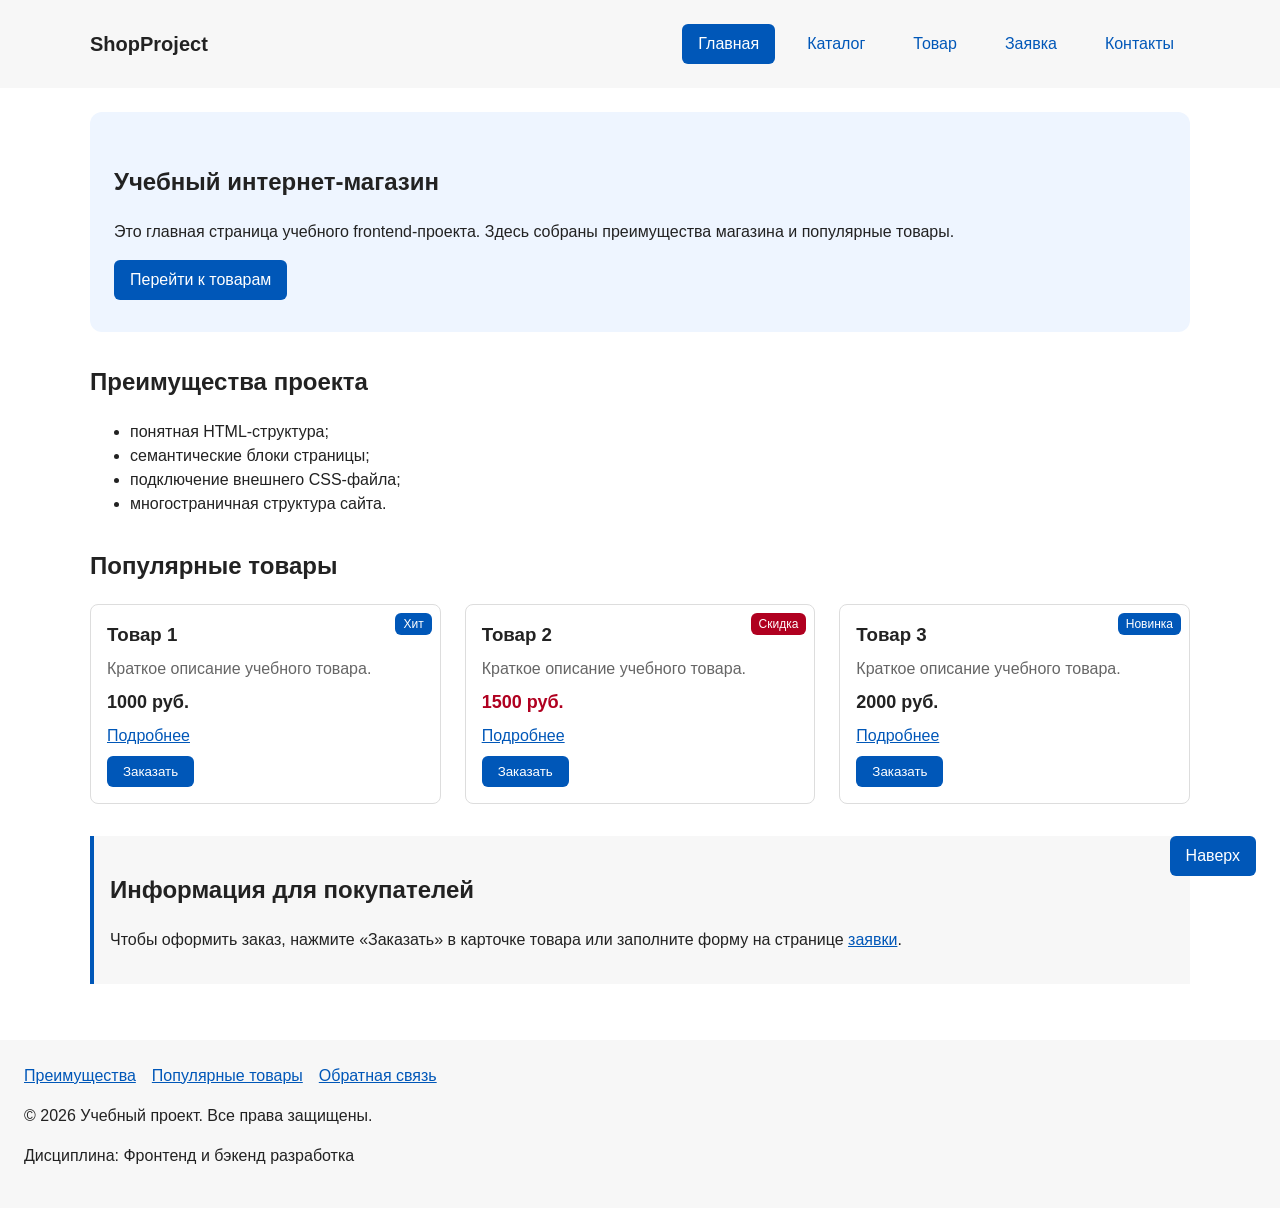
==== commit 5ee61f5b: "fix: move footer inside body and add BEM classes to cards" ====
--- a/index.html
+++ b/index.html
@@ -3,199 +3,207 @@
 <head>
   <meta charset="UTF-8">
   <meta name="viewport" content="width=device-width, initial-scale=1.0">
+  <meta name="description" content="Главная страница учебного интернет-магазина: преимущества и популярные товары.">
   <title>Учебный интернет-магазин</title>
   <link rel="stylesheet" href="css/style.css">
   <script src="js/main.js" defer></script>
   <meta property="og:type" content="website">
-    <meta property="og:title" content="Учебный интернет-магазин">
-    <meta property="og:description" content="Учебный frontend-проект интернет-магазина.">
-    <meta property="og:image" content="https://username.github.io/kr1-html-css-shop/images/preview.jpg">
+  <meta property="og:title" content="Учебный интернет-магазин">
+  <meta property="og:description" content="Учебный frontend-проект интернет-магазина.">
 </head>
-<body>
+<body id="top">
   <header>
-  <div class="site-header">
-    <a class="site-logo" href="index.html">ShopProject</a>
-
-    <nav class="site-nav" aria-label="Основная навигация">
-  <ul class="site-nav__list">
-    <li><a href="index.html">Главная</a></li>
-    <li><a href="catalog.html">Каталог</a></li>
-    <li><a href="contacts.html">Контакты</a></li>
-    <li><a href="index.html#advantages">Преимущества</a></li>
-    <li><a href="index.html#popular">Популярные товары</a></li>
-    <li><a href="index.html#contacts">Обратная связь</a></li>
-  </ul>
-    </nav>
-  </div>
-    </header>
+    <div class="site-header">
+      <a class="site-header__logo" href="index.html">ShopProject</a>
+
+      <nav class="site-nav" aria-label="Основная навигация">
+        <ul class="site-nav__list">
+          <li class="site-nav__item"><a class="site-nav__link site-nav__link--active" href="index.html">Главная</a></li>
+          <li class="site-nav__item"><a class="site-nav__link" href="catalog.html">Каталог</a></li>
+          <li class="site-nav__item"><a class="site-nav__link" href="product.html">Товар</a></li>
+          <li class="site-nav__item"><a class="site-nav__link" href="order.html">Заявка</a></li>
+          <li class="site-nav__item"><a class="site-nav__link" href="contacts.html">Контакты</a></li>
+        </ul>
+      </nav>
+    </div>
+  </header>
 
   <main>
     <section class="hero">
-        <h1>Учебный интернет-магазин</h1>
-        <p>
-            Это стартовая страница учебного frontend-проекта.
-            В дальнейшем на её основе будет разработан многостраничный сайт
-            интернет-магазина или каталога услуг.
-        </p>
-        <a class="button" href="#popular">Перейти к товарам</a>
+      <h1>Учебный интернет-магазин</h1>
+      <p>
+        Это главная страница учебного frontend-проекта.
+        Здесь собраны преимущества магазина и популярные товары.
+      </p>
+      <a class="button" href="#popular">Перейти к товарам</a>
     </section>
 
     <section class="section" id="advantages">
-        <h2>Преимущества проекта</h2>
-
-        <ul class="advantages-list">
-            <li>понятная HTML-структура;</li>
-            <li>семантические блоки страницы;</li>
-            <li>подключение внешнего CSS-файла;</li>
-            <li>подготовка к разработке многостраничного сайта.</li>
-        </ul>
-    </section>        
+      <h2>Преимущества проекта</h2>
+
+      <ul class="advantages-list">
+        <li>понятная HTML-структура;</li>
+        <li>семантические блоки страницы;</li>
+        <li>подключение внешнего CSS-файла;</li>
+        <li>многостраничная структура сайта.</li>
+      </ul>
+    </section>
 
     <section class="section" id="popular">
-  <h2>Популярные товары</h2>
-
-  <div class="products-grid">
-    <article class="product-card">
-      <h3>Товар 1</h3>
-      <p>Краткое описание учебного товара.</p>
-      <p>Цена: 1000 руб.</p>
-      <button class="button product-card__button" type="button" data-product="Товар 1">
-        Заказать
-      </button>
-    </article>
-
-    <article class="product-card">
-      <h3>Товар 2</h3>
-      <p>Краткое описание учебного товара.</p>
-      <p>Цена: 1500 руб.</p>
-      <button class="button product-card__button" type="button" data-product="Товар 2">
-        Заказать
-      </button>
-    </article>
-
-    <article class="product-card">
-      <h3>Товар 3</h3>
-      <p>Краткое описание учебного товара.</p>
-      <p>Цена: 2000 руб.</p>
-      <button class="button product-card__button" type="button" data-product="Товар 3">
-        Заказать
-      </button>
-    </article>
-  </div>
+      <h2>Популярные товары</h2>
+
+      <div class="products-grid">
+        <article class="product-card">
+          <span class="product-card__badge">Хит</span>
+          <h3 class="product-card__title">Товар 1</h3>
+          <p class="product-card__description">Краткое описание учебного товара.</p>
+          <p class="product-card__price">1000 руб.</p>
+          <a class="product-card__link" href="product.html">Подробнее</a>
+          <button class="button product-card__button" type="button" data-product="Товар 1">
+            Заказать
+          </button>
+        </article>
+
+        <article class="product-card product-card--discount">
+          <span class="product-card__badge">Скидка</span>
+          <h3 class="product-card__title">Товар 2</h3>
+          <p class="product-card__description">Краткое описание учебного товара.</p>
+          <p class="product-card__price">1500 руб.</p>
+          <a class="product-card__link" href="product.html">Подробнее</a>
+          <button class="button product-card__button" type="button" data-product="Товар 2">
+            Заказать
+          </button>
+        </article>
+
+        <article class="product-card">
+          <span class="product-card__badge">Новинка</span>
+          <h3 class="product-card__title">Товар 3</h3>
+          <p class="product-card__description">Краткое описание учебного товара.</p>
+          <p class="product-card__price">2000 руб.</p>
+          <a class="product-card__link" href="product.html">Подробнее</a>
+          <button class="button product-card__button" type="button" data-product="Товар 3">
+            Заказать
+          </button>
+        </article>
+      </div>
     </section>
 
     <aside class="aside-info">
-    <h2>Информация для студентов</h2>
-    <p>
-        На следующих практических занятиях этот проект будет расширяться:
-        появятся формы, модальное окно, дополнительные страницы, Flex/Grid,
-        БЭМ-структура и адаптивная версия сайта.
-    </p>
+      <h2>Информация для покупателей</h2>
+      <p>
+        Чтобы оформить заказ, нажмите «Заказать» в карточке товара
+        или заполните форму на странице <a href="order.html">заявки</a>.
+      </p>
     </aside>
-</main>
-
-<dialog class="order-dialog" id="order-dialog" aria-labelledby="order-dialog-title">
-  <h2 id="order-dialog-title">Оформление заявки</h2>
-
-  <form class="order-form" id="order-form" action="#" method="post" novalidate>
-    <input id="selected-product" name="selected-product" type="hidden">
-
-    <div class="form-field">
-      <label for="order-name">Имя</label>
-      <input
-        id="order-name"
-        name="name"
-        type="text"
-        placeholder="Введите ваше имя"
-        minlength="2"
-        autocomplete="given-name"
-        required
-      >
-    </div>
-
-    <div class="form-field">
-      <label for="order-email">E-mail</label>
-      <input
-        id="order-email"
-        name="email"
-        type="email"
-        placeholder="example@mail.ru"
-        autocomplete="email"
-        required
-      >
-    </div>
-
-    <div class="form-field">
-      <label for="order-phone">Телефон</label>
-      <input
-        id="order-phone"
-        name="phone"
-        type="tel"
-        inputmode="tel"
-        placeholder="+7 (900) 000-00-00"
-        pattern="^\+7 \(\d{3}\) \d{3}-\d{2}-\d{2}$"
-        required
-      >
-      <small>Формат: +7 (900) 000-00-00</small>
-    </div>
-
-    <div class="form-field">
-      <label for="order-date">Дата связи</label>
-      <input
-        id="order-date"
-        name="date"
-        type="date"
-      >
-    </div>
-
-    <div class="form-field">
-      <label for="order-topic">Тема заявки</label>
-      <select id="order-topic" name="topic" required>
-        <option value="">Выберите тему</option>
-        <option value="product">Заказ товара</option>
-        <option value="consultation">Консультация</option>
-        <option value="delivery">Доставка</option>
-      </select>
-    </div>
-
-    <div class="form-field">
-      <label for="order-comment">Комментарий</label>
-      <textarea
-        id="order-comment"
-        name="comment"
-        rows="4"
-        placeholder="Укажите дополнительную информацию"
-      ></textarea>
-    </div>
-
-    <div class="form-field form-field--checkbox">
-      <label>
-        <input
-          id="order-agreement"
-          name="agreement"
-          type="checkbox"
+  </main>
+
+  <dialog class="order-dialog" id="order-dialog" aria-labelledby="order-dialog-title">
+    <h2 id="order-dialog-title">Оформление заявки</h2>
+
+    <form class="order-form" id="order-form" action="#" method="post" novalidate>
+      <input id="selected-product" name="selected-product" type="hidden">
+
+      <div class="form-field">
+        <label for="order-name">Имя</label>
+        <input
+          id="order-name"
+          name="name"
+          type="text"
+          placeholder="Введите ваше имя"
+          minlength="2"
+          autocomplete="given-name"
           required
         >
-        Я согласен на обработку данных
-      </label>
-    </div>
-
-    <div class="form-actions">
-      <button type="button" id="close-order-dialog">Закрыть</button>
-      <button type="submit">Отправить заявку</button>
-    </div>
-  </form>
-</dialog>
-
-<p class="success-message" id="success-message" hidden>
-  Форма успешно отправлена!
-</p>
-
+      </div>
+
+      <div class="form-field">
+        <label for="order-email">E-mail</label>
+        <input
+          id="order-email"
+          name="email"
+          type="email"
+          placeholder="example@mail.ru"
+          autocomplete="email"
+          required
+        >
+      </div>
+
+      <div class="form-field">
+        <label for="order-phone">Телефон</label>
+        <input
+          id="order-phone"
+          name="phone"
+          type="tel"
+          inputmode="tel"
+          placeholder="+7 (900) 000-00-00"
+          pattern="^\+7 \(\d{3}\) \d{3}-\d{2}-\d{2}$"
+          required
+        >
+        <small>Формат: +7 (900) 000-00-00</small>
+      </div>
+
+      <div class="form-field">
+        <label for="order-date">Дата связи</label>
+        <input
+          id="order-date"
+          name="date"
+          type="date"
+        >
+      </div>
+
+      <div class="form-field">
+        <label for="order-topic">Тема заявки</label>
+        <select id="order-topic" name="topic" required>
+          <option value="">Выберите тему</option>
+          <option value="product">Заказ товара</option>
+          <option value="consultation">Консультация</option>
+          <option value="delivery">Доставка</option>
+        </select>
+      </div>
+
+      <div class="form-field">
+        <label for="order-comment">Комментарий</label>
+        <textarea
+          id="order-comment"
+          name="comment"
+          rows="4"
+          placeholder="Укажите дополнительную информацию"
+        ></textarea>
+      </div>
+
+      <div class="form-field form-field--checkbox">
+        <label for="order-agreement">
+          <input
+            id="order-agreement"
+            name="agreement"
+            type="checkbox"
+            required
+          >
+          Я согласен на обработку данных
+        </label>
+      </div>
+
+      <div class="form-actions">
+        <button type="button" id="close-order-dialog">Закрыть</button>
+        <button type="submit">Отправить заявку</button>
+      </div>
+    </form>
+  </dialog>
+
+  <p class="success-message" id="success-message" hidden>
+    Форма успешно отправлена!
+  </p>
+
+  <footer id="contacts">
+    <nav class="footer-nav" aria-label="Быстрые ссылки">
+      <a href="index.html#advantages">Преимущества</a>
+      <a href="index.html#popular">Популярные товары</a>
+      <a href="contacts.html#feedback">Обратная связь</a>
+    </nav>
+    <p>&copy; 2026 Учебный проект. Все права защищены.</p>
+    <p>Дисциплина: Фронтенд и бэкенд разработка</p>
+  </footer>
+
+  <a class="back-to-top" href="#top">Наверх</a>
 </body>
-
-<footer id="contacts">
-<p>&copy; 2026 Учебный проект. Все права защищены.</p>
-<p>Дисциплина: Фронтенд и бэкенд разработка</p>
-</footer>
-
-</html>+</html>
--- a/css/style.css
+++ b/css/style.css
@@ -80,7 +80,8 @@
   outline-offset: 3px;
 }
 
-button {
+button,
+.button {
   display: inline-block;
   padding: var(--space-sm) var(--space-md);
   color: var(--color-white);
@@ -91,7 +92,9 @@
   cursor: pointer;
 }
 
+button:hover,
 .button:hover {
+  color: var(--color-white);
   background-color: var(--color-primary-dark);
 }
 
@@ -331,4 +334,210 @@
   border: 1px solid var(--color-border);
   border-radius: var(--radius-sm);
   font: inherit;
-}+}
+
+/* ===============================
+   6. Шапка и навигация
+   =============================== */
+
+/* Шапка прилипает к верху окна при прокрутке */
+header {
+  position: sticky;
+  top: 0;
+  z-index: 10;
+}
+
+.site-header {
+  display: flex;
+  flex-wrap: wrap;
+  justify-content: space-between;
+  align-items: center;
+  gap: var(--space-md);
+  max-width: var(--container-width);
+  margin: 0 auto;
+}
+
+.site-header__logo {
+  font-size: 20px;
+  font-weight: 700;
+  color: var(--color-text);
+  text-decoration: none;
+}
+
+.site-nav__list {
+  margin: 0;
+}
+
+/* Разделитель между ссылками в хлебных крошках.
+   inline-block — чтобы подчёркивание ссылки не распространялось на «/» */
+.breadcrumbs a + a::before {
+  content: "/";
+  display: inline-block;
+  margin: 0 6px;
+  color: var(--color-muted);
+}
+
+/* Пункт меню текущей страницы.
+   Перед классом стоит .site-nav__list, иначе правило
+   .site-nav__list a перебьёт цвет по специфичности */
+.site-nav__list .site-nav__link--active {
+  color: var(--color-white);
+  background-color: var(--color-primary);
+}
+
+.site-nav__list a:focus-visible {
+  outline: 2px solid var(--color-primary);
+  outline-offset: 3px;
+}
+
+/* ===============================
+   7. Карточки товаров
+   =============================== */
+
+/* Карточка — контейнер для бейджа */
+.product-card {
+  position: relative;
+}
+
+/* Бейдж прижат к правому верхнему углу карточки */
+.product-card__badge {
+  position: absolute;
+  top: var(--space-sm);
+  right: var(--space-sm);
+  padding: 2px var(--space-sm);
+  font-size: 12px;
+  color: var(--color-white);
+  background-color: var(--color-primary);
+  border-radius: var(--radius-sm);
+}
+
+.product-card__title {
+  margin: 0;
+}
+
+.product-card__description {
+  margin: 0;
+  color: var(--color-muted);
+}
+
+.product-card__price {
+  margin: 0;
+  font-size: 18px;
+  font-weight: 700;
+}
+
+/* Модификатор: товар со скидкой */
+.product-card--discount .product-card__price {
+  color: var(--color-danger);
+}
+
+.product-card--discount .product-card__badge {
+  background-color: var(--color-danger);
+}
+
+/* Блок фильтров прилипает при прокрутке каталога */
+.catalog-filters {
+  position: sticky;
+  top: 100px;
+  align-self: start;
+}
+
+/* ===============================
+   8. Страница товара и таблица
+   =============================== */
+
+.product {
+  max-width: var(--container-width);
+  margin: 0 auto var(--space-xl);
+  display: grid;
+  grid-template-columns: 1fr 1fr;
+  gap: var(--space-lg);
+  align-items: start;
+}
+
+.product__image {
+  width: 100%;
+  height: auto;
+  border-radius: var(--radius-md);
+}
+
+.product__title {
+  margin-top: 0;
+}
+
+.product__price {
+  font-size: 24px;
+  font-weight: 700;
+}
+
+.specs-table {
+  width: 100%;
+  border-collapse: collapse;
+}
+
+.specs-table caption {
+  margin-bottom: var(--space-sm);
+  font-weight: 700;
+  text-align: left;
+}
+
+.specs-table th,
+.specs-table td {
+  padding: var(--space-sm) var(--space-md);
+  text-align: left;
+  border: 1px solid var(--color-border);
+}
+
+.specs-table thead th {
+  color: var(--color-white);
+  background-color: var(--color-primary);
+}
+
+.specs-table tbody tr:nth-child(even) {
+  background-color: var(--color-surface);
+}
+
+.specs-table tbody tr:hover {
+  background-color: var(--color-surface-accent);
+}
+
+/* ===============================
+   9. Форма на странице заявки
+   =============================== */
+
+.order-form--page {
+  max-width: 560px;
+}
+
+.form-actions {
+  display: flex;
+  gap: var(--space-sm);
+}
+
+/* ===============================
+   10. Подвал и кнопка «Наверх»
+   =============================== */
+
+.footer-nav {
+  display: flex;
+  flex-wrap: wrap;
+  gap: var(--space-md);
+}
+
+/* Кнопка всегда в правом нижнем углу окна */
+.back-to-top {
+  position: fixed;
+  right: var(--space-lg);
+  bottom: var(--space-lg);
+  z-index: 20;
+  padding: var(--space-sm) var(--space-md);
+  color: var(--color-white);
+  text-decoration: none;
+  background-color: var(--color-primary);
+  border-radius: var(--radius-sm);
+}
+
+.back-to-top:hover {
+  color: var(--color-white);
+  background-color: var(--color-primary-dark);
+}
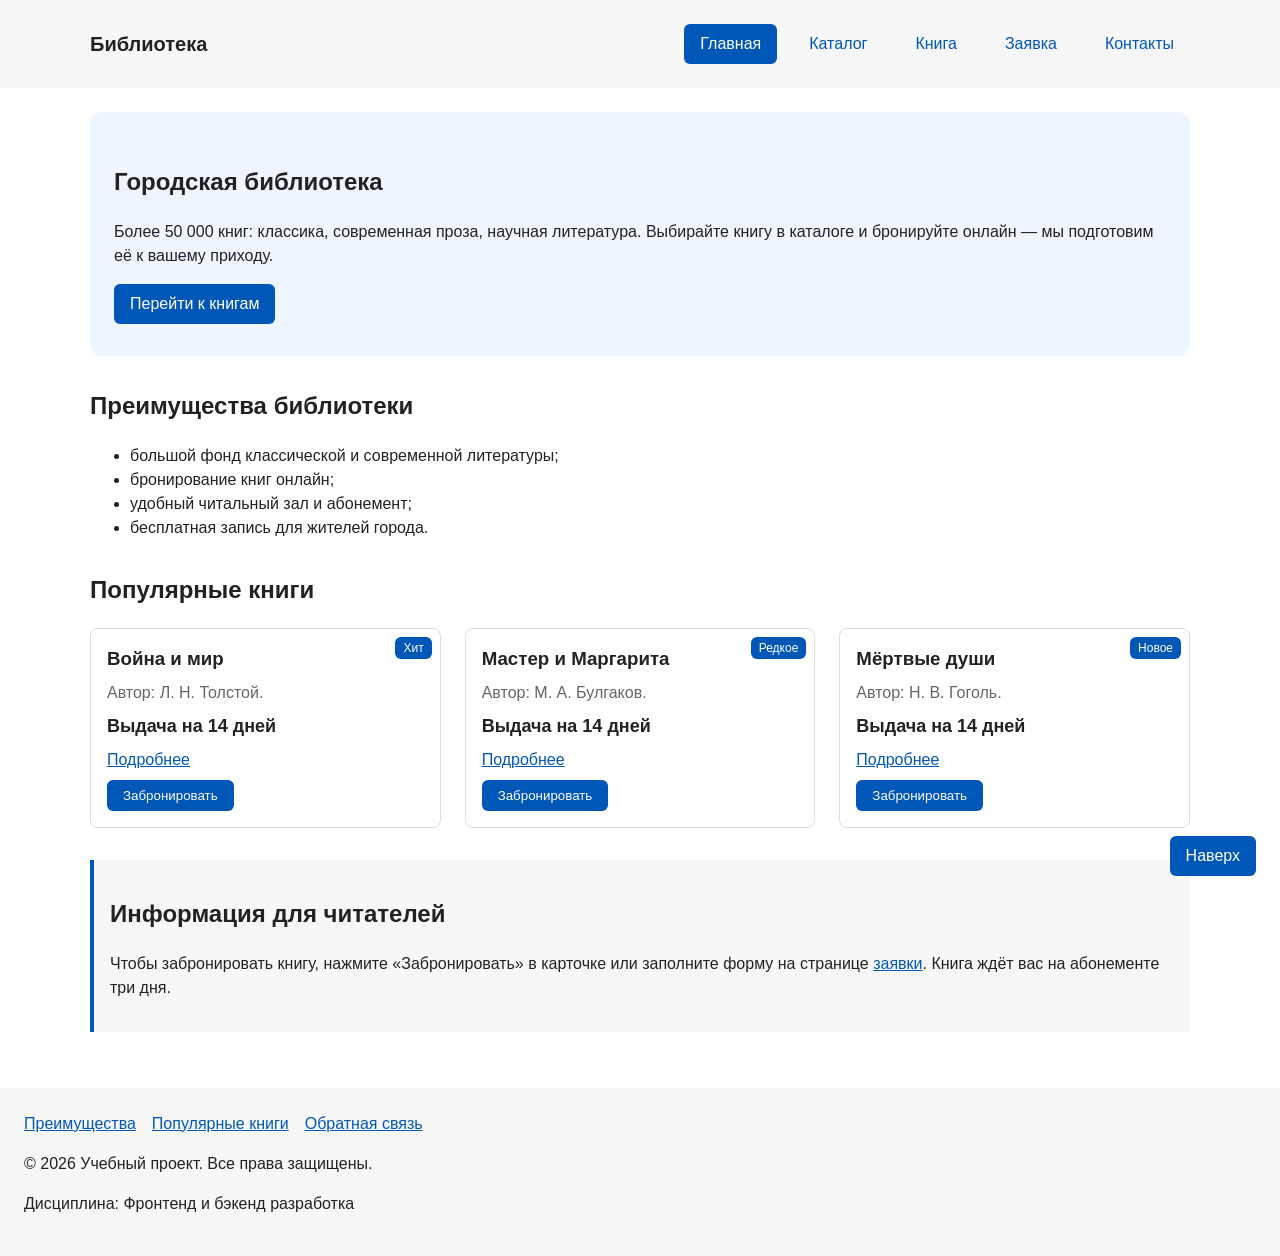
==== commit 5739ae46: "feat: change site theme to library" ====
--- a/index.html
+++ b/index.html
@@ -3,24 +3,24 @@
 <head>
   <meta charset="UTF-8">
   <meta name="viewport" content="width=device-width, initial-scale=1.0">
-  <meta name="description" content="Главная страница учебного интернет-магазина: преимущества и популярные товары.">
-  <title>Учебный интернет-магазин</title>
+  <meta name="description" content="Городская библиотека: каталог книг, бронирование и условия выдачи.">
+  <title>Городская библиотека</title>
   <link rel="stylesheet" href="css/style.css">
   <script src="js/main.js" defer></script>
   <meta property="og:type" content="website">
-  <meta property="og:title" content="Учебный интернет-магазин">
-  <meta property="og:description" content="Учебный frontend-проект интернет-магазина.">
+  <meta property="og:title" content="Городская библиотека">
+  <meta property="og:description" content="Учебный frontend-проект сайта библиотеки.">
 </head>
 <body id="top">
   <header>
     <div class="site-header">
-      <a class="site-header__logo" href="index.html">ShopProject</a>
+      <a class="site-header__logo" href="index.html">Библиотека</a>
 
       <nav class="site-nav" aria-label="Основная навигация">
         <ul class="site-nav__list">
           <li class="site-nav__item"><a class="site-nav__link site-nav__link--active" href="index.html">Главная</a></li>
           <li class="site-nav__item"><a class="site-nav__link" href="catalog.html">Каталог</a></li>
-          <li class="site-nav__item"><a class="site-nav__link" href="product.html">Товар</a></li>
+          <li class="site-nav__item"><a class="site-nav__link" href="product.html">Книга</a></li>
           <li class="site-nav__item"><a class="site-nav__link" href="order.html">Заявка</a></li>
           <li class="site-nav__item"><a class="site-nav__link" href="contacts.html">Контакты</a></li>
         </ul>
@@ -30,75 +30,76 @@
 
   <main>
     <section class="hero">
-      <h1>Учебный интернет-магазин</h1>
+      <h1>Городская библиотека</h1>
       <p>
-        Это главная страница учебного frontend-проекта.
-        Здесь собраны преимущества магазина и популярные товары.
+        Более 50 000 книг: классика, современная проза, научная литература.
+        Выбирайте книгу в каталоге и бронируйте онлайн — мы подготовим её к вашему приходу.
       </p>
-      <a class="button" href="#popular">Перейти к товарам</a>
+      <a class="button" href="#popular">Перейти к книгам</a>
     </section>
 
     <section class="section" id="advantages">
-      <h2>Преимущества проекта</h2>
+      <h2>Преимущества библиотеки</h2>
 
       <ul class="advantages-list">
-        <li>понятная HTML-структура;</li>
-        <li>семантические блоки страницы;</li>
-        <li>подключение внешнего CSS-файла;</li>
-        <li>многостраничная структура сайта.</li>
+        <li>большой фонд классической и современной литературы;</li>
+        <li>бронирование книг онлайн;</li>
+        <li>удобный читальный зал и абонемент;</li>
+        <li>бесплатная запись для жителей города.</li>
       </ul>
     </section>
 
     <section class="section" id="popular">
-      <h2>Популярные товары</h2>
+      <h2>Популярные книги</h2>
 
       <div class="products-grid">
         <article class="product-card">
           <span class="product-card__badge">Хит</span>
-          <h3 class="product-card__title">Товар 1</h3>
-          <p class="product-card__description">Краткое описание учебного товара.</p>
-          <p class="product-card__price">1000 руб.</p>
+          <h3 class="product-card__title">Война и мир</h3>
+          <p class="product-card__description">Автор: Л. Н. Толстой.</p>
+          <p class="product-card__price">Выдача на 14 дней</p>
           <a class="product-card__link" href="product.html">Подробнее</a>
-          <button class="button product-card__button" type="button" data-product="Товар 1">
-            Заказать
+          <button class="button product-card__button" type="button" data-product="Война и мир">
+            Забронировать
           </button>
         </article>
 
-        <article class="product-card product-card--discount">
-          <span class="product-card__badge">Скидка</span>
-          <h3 class="product-card__title">Товар 2</h3>
-          <p class="product-card__description">Краткое описание учебного товара.</p>
-          <p class="product-card__price">1500 руб.</p>
+        <article class="product-card product-card--rare">
+          <span class="product-card__badge">Редкое</span>
+          <h3 class="product-card__title">Мастер и Маргарита</h3>
+          <p class="product-card__description">Автор: М. А. Булгаков.</p>
+          <p class="product-card__price">Выдача на 14 дней</p>
           <a class="product-card__link" href="product.html">Подробнее</a>
-          <button class="button product-card__button" type="button" data-product="Товар 2">
-            Заказать
+          <button class="button product-card__button" type="button" data-product="Мастер и Маргарита">
+            Забронировать
           </button>
         </article>
 
         <article class="product-card">
-          <span class="product-card__badge">Новинка</span>
-          <h3 class="product-card__title">Товар 3</h3>
-          <p class="product-card__description">Краткое описание учебного товара.</p>
-          <p class="product-card__price">2000 руб.</p>
+          <span class="product-card__badge">Новое</span>
+          <h3 class="product-card__title">Мёртвые души</h3>
+          <p class="product-card__description">Автор: Н. В. Гоголь.</p>
+          <p class="product-card__price">Выдача на 14 дней</p>
           <a class="product-card__link" href="product.html">Подробнее</a>
-          <button class="button product-card__button" type="button" data-product="Товар 3">
-            Заказать
+          <button class="button product-card__button" type="button" data-product="Мёртвые души">
+            Забронировать
           </button>
         </article>
       </div>
     </section>
 
     <aside class="aside-info">
-      <h2>Информация для покупателей</h2>
+      <h2>Информация для читателей</h2>
       <p>
-        Чтобы оформить заказ, нажмите «Заказать» в карточке товара
+        Чтобы забронировать книгу, нажмите «Забронировать» в карточке
         или заполните форму на странице <a href="order.html">заявки</a>.
+        Книга ждёт вас на абонементе три дня.
       </p>
     </aside>
   </main>
 
   <dialog class="order-dialog" id="order-dialog" aria-labelledby="order-dialog-title">
-    <h2 id="order-dialog-title">Оформление заявки</h2>
+    <h2 id="order-dialog-title">Бронирование книги</h2>
 
     <form class="order-form" id="order-form" action="#" method="post" novalidate>
       <input id="selected-product" name="selected-product" type="hidden">
@@ -155,9 +156,9 @@
         <label for="order-topic">Тема заявки</label>
         <select id="order-topic" name="topic" required>
           <option value="">Выберите тему</option>
-          <option value="product">Заказ товара</option>
+          <option value="product">Бронирование книги</option>
           <option value="consultation">Консультация</option>
-          <option value="delivery">Доставка</option>
+          <option value="extension">Продление срока</option>
         </select>
       </div>
 
@@ -197,7 +198,7 @@
   <footer id="contacts">
     <nav class="footer-nav" aria-label="Быстрые ссылки">
       <a href="index.html#advantages">Преимущества</a>
-      <a href="index.html#popular">Популярные товары</a>
+      <a href="index.html#popular">Популярные книги</a>
       <a href="contacts.html#feedback">Обратная связь</a>
     </nav>
     <p>&copy; 2026 Учебный проект. Все права защищены.</p>
--- a/css/style.css
+++ b/css/style.css
@@ -42,6 +42,11 @@
 }
 
 body {
+  /* Футер всегда внизу окна: body — колонка высотой не меньше окна,
+     а main (см. ниже) забирает всё свободное место */
+  display: flex;
+  flex-direction: column;
+  min-height: 100vh;
   margin: 0;
   font-family: Arial, sans-serif;
   line-height: 1.5;
@@ -53,6 +58,10 @@
 main,
 footer {
   padding: var(--space-lg);
+}
+
+main {
+  flex: 1;
 }
 
 header {
@@ -224,6 +233,7 @@
 }
 
 .success-message {
+  width: 100%;
   max-width: var(--container-width);
   margin: var(--space-lg) auto;
   padding: var(--space-md);
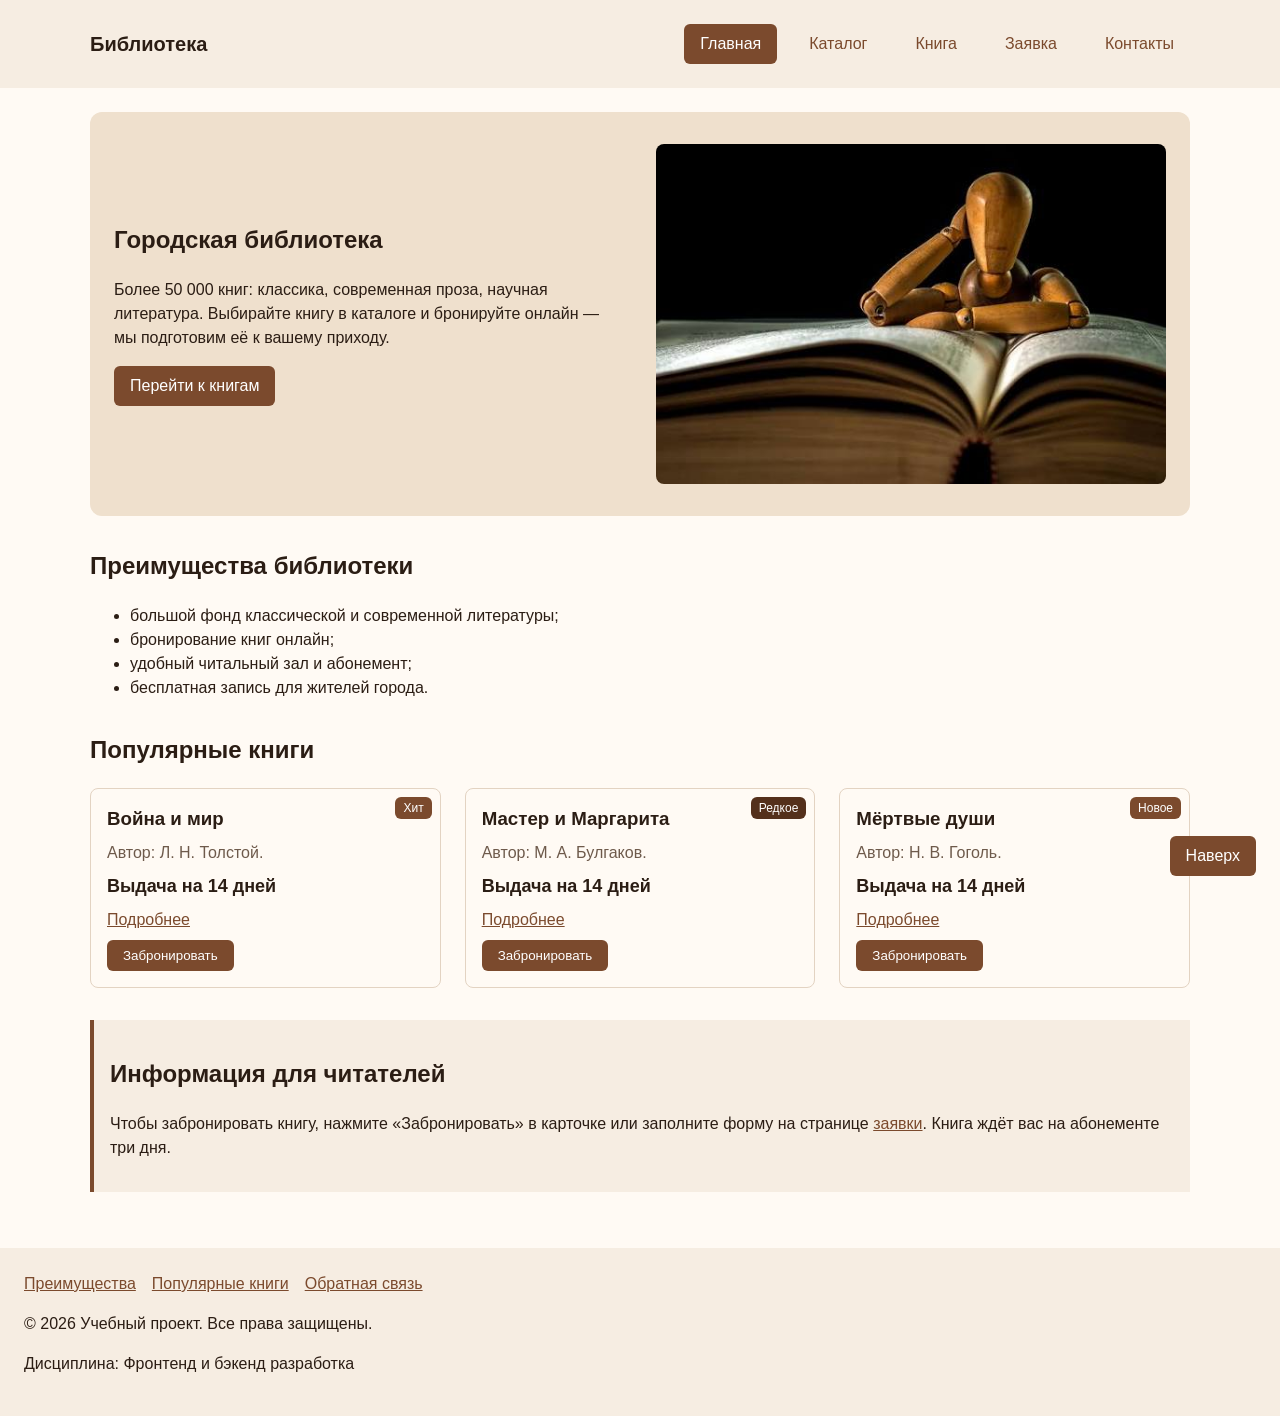
==== commit 3e6d502c: "feat: place hero image next to text" ====
--- a/index.html
+++ b/index.html
@@ -30,12 +30,16 @@
 
   <main>
     <section class="hero">
-      <h1>Городская библиотека</h1>
-      <p>
-        Более 50 000 книг: классика, современная проза, научная литература.
-        Выбирайте книгу в каталоге и бронируйте онлайн — мы подготовим её к вашему приходу.
-      </p>
-      <a class="button" href="#popular">Перейти к книгам</a>
+      <div class="hero__content">
+        <h1>Городская библиотека</h1>
+        <p>
+          Более 50 000 книг: классика, современная проза, научная литература.
+          Выбирайте книгу в каталоге и бронируйте онлайн — мы подготовим её к вашему приходу.
+        </p>
+        <a class="button" href="#popular">Перейти к книгам</a>
+      </div>
+
+      <img class="hero__image" src="images/books.jpeg" alt="Деревянная фигурка, задумавшись, склонилась над раскрытой книгой" width="547" height="365">
     </section>
 
     <section class="section" id="advantages">
--- a/css/style.css
+++ b/css/style.css
@@ -3,15 +3,15 @@
    =============================== */
 
 :root {
-  /* Основные цвета проекта */
-  --color-bg: #ffffff;
-  --color-text: #222222;
-  --color-muted: #666666;
-  --color-primary: #0057b8;
-  --color-primary-dark: #003f86;
-  --color-border: #dddddd;
-  --color-surface: #f7f7f7;
-  --color-surface-accent: #eef5ff;
+  /* Основные цвета проекта: коричневая палитра */
+  --color-bg: #fffaf4;
+  --color-text: #2b1d14;
+  --color-muted: #6e5a4b;
+  --color-primary: #7b4a2d;
+  --color-primary-dark: #54301b;
+  --color-border: #e3d3c2;
+  --color-surface: #f6ede2;
+  --color-surface-accent: #efe0cd;
   --color-danger: #b00020;
   --color-success: #168a2f;
   --color-success-bg: #eefaf0;
@@ -127,6 +127,25 @@
   padding: var(--space-xl) var(--space-lg);
   background-color: var(--color-surface-accent);
   border-radius: var(--radius-lg);
+
+  /* Две колонки: текст слева, фото справа */
+  display: grid;
+  grid-template-columns: 1fr 1fr;
+  align-items: center;
+  gap: var(--space-xl);
+}
+
+.hero__content h1 {
+  margin-top: 0;
+}
+
+/* Фото небольшое (547×365), поэтому не растягиваем его на весь блок:
+   в колонке оно почти в натуральную величину и остаётся чётким */
+.hero__image {
+  display: block;
+  width: 100%;
+  height: auto;
+  border-radius: var(--radius-md);
 }
 
 .section {
@@ -182,7 +201,7 @@
 }
 
 .order-dialog::backdrop {
-  background-color: rgba(0, 0, 0, 0.5);
+  background-color: rgba(43, 29, 20, 0.6);
 }
 
 .form-field {
@@ -423,6 +442,8 @@
 
 .product-card__title {
   margin: 0;
+  /* Справа место под бейдж, чтобы он не налезал на длинное название */
+  padding-right: 64px;
 }
 
 .product-card__description {
@@ -436,13 +457,9 @@
   font-weight: 700;
 }
 
-/* Модификатор: товар со скидкой */
-.product-card--discount .product-card__price {
-  color: var(--color-danger);
-}
-
-.product-card--discount .product-card__badge {
-  background-color: var(--color-danger);
+/* Модификатор: редкое издание — тёмный бейдж */
+.product-card--rare .product-card__badge {
+  background-color: var(--color-primary-dark);
 }
 
 /* Блок фильтров прилипает при прокрутке каталога */
@@ -551,3 +568,10 @@
   color: var(--color-white);
   background-color: var(--color-primary-dark);
 }
+
+/* На узком экране колонки встают друг под друга */
+@media (max-width: 700px) {
+  .hero {
+    grid-template-columns: 1fr;
+  }
+}
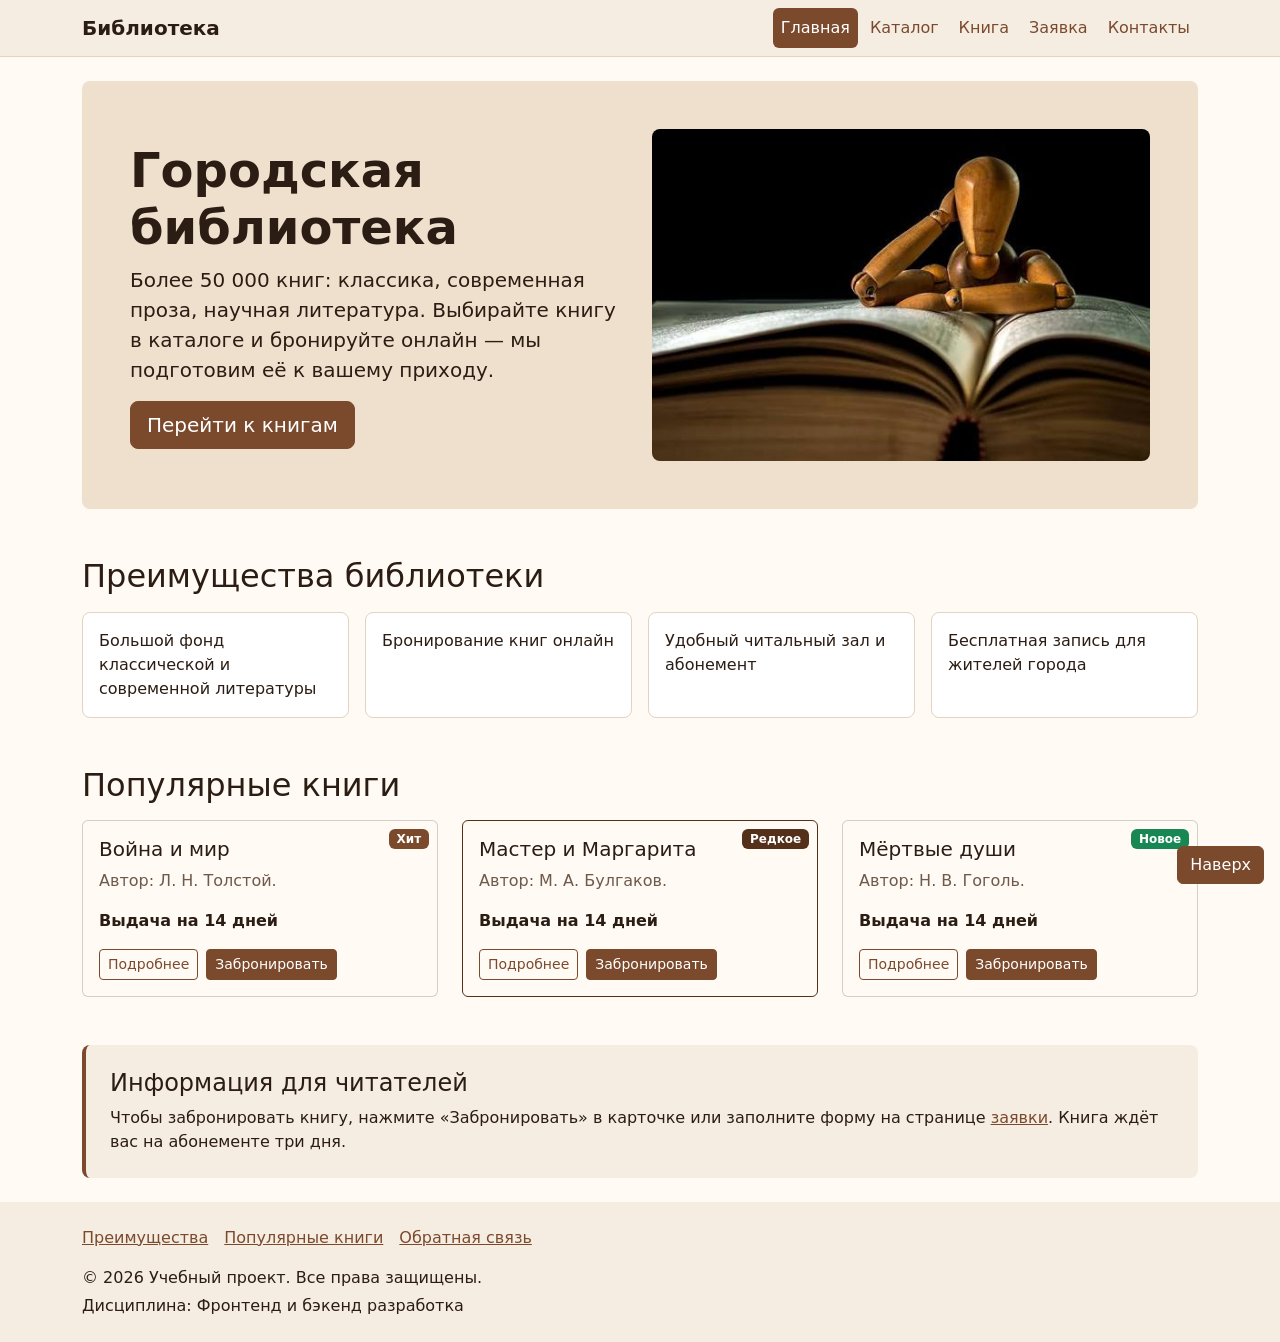
==== commit 6353ac17: "feat: rewrite layout with bootstrap components" ====
--- a/index.html
+++ b/index.html
@@ -5,96 +5,130 @@
   <meta name="viewport" content="width=device-width, initial-scale=1.0">
   <meta name="description" content="Городская библиотека: каталог книг, бронирование и условия выдачи.">
   <title>Городская библиотека</title>
-  <link rel="stylesheet" href="css/style.css">
-  <script src="js/main.js" defer></script>
   <meta property="og:type" content="website">
   <meta property="og:title" content="Городская библиотека">
   <meta property="og:description" content="Учебный frontend-проект сайта библиотеки.">
+
+  <!-- Bootstrap 5.3: сначала библиотека, потом наш файл — так наши стили её переопределяют -->
+  <link rel="stylesheet" href="https://cdn.jsdelivr.net/npm/bootstrap@5.3.3/dist/css/bootstrap.min.css" integrity="sha384-QWTKZyjpPEjISv5WaRU9OFeRpok6YctnYmDr5pNlyT2bRjXh0JMhjY6hW+ALEwIH" crossorigin="anonymous">
+  <link rel="stylesheet" href="css/style.css">
+  <script src="https://cdn.jsdelivr.net/npm/bootstrap@5.3.3/dist/js/bootstrap.bundle.min.js" integrity="sha384-YvpcrYf0tY3lHB60NNkmXc5s9fDVZLESaAA55NDzOxhy9GkcIdslK1eN7N6jIeHz" crossorigin="anonymous" defer></script>
+  <script src="js/main.js" defer></script>
 </head>
-<body id="top">
-  <header>
-    <div class="site-header">
-      <a class="site-header__logo" href="index.html">Библиотека</a>
-
-      <nav class="site-nav" aria-label="Основная навигация">
-        <ul class="site-nav__list">
-          <li class="site-nav__item"><a class="site-nav__link site-nav__link--active" href="index.html">Главная</a></li>
-          <li class="site-nav__item"><a class="site-nav__link" href="catalog.html">Каталог</a></li>
-          <li class="site-nav__item"><a class="site-nav__link" href="product.html">Книга</a></li>
-          <li class="site-nav__item"><a class="site-nav__link" href="order.html">Заявка</a></li>
-          <li class="site-nav__item"><a class="site-nav__link" href="contacts.html">Контакты</a></li>
-        </ul>
-      </nav>
-    </div>
+<body id="top" class="d-flex flex-column min-vh-100">
+  <header class="site-header sticky-top border-bottom">
+    <nav class="navbar navbar-expand-lg" aria-label="Основная навигация">
+      <div class="container">
+        <a class="navbar-brand fw-bold" href="index.html">Библиотека</a>
+
+        <button class="navbar-toggler" type="button" data-bs-toggle="collapse" data-bs-target="#main-nav"
+                aria-controls="main-nav" aria-expanded="false" aria-label="Открыть меню">
+          <span class="navbar-toggler-icon"></span>
+        </button>
+
+        <div class="collapse navbar-collapse" id="main-nav">
+          <ul class="navbar-nav nav-pills ms-auto gap-lg-1">
+            <li class="nav-item"><a class="nav-link active" aria-current="page" href="index.html">Главная</a></li>
+            <li class="nav-item"><a class="nav-link" href="catalog.html">Каталог</a></li>
+            <li class="nav-item"><a class="nav-link" href="product.html">Книга</a></li>
+            <li class="nav-item"><a class="nav-link" href="order.html">Заявка</a></li>
+            <li class="nav-item"><a class="nav-link" href="contacts.html">Контакты</a></li>
+          </ul>
+        </div>
+      </div>
+    </nav>
   </header>
 
-  <main>
-    <section class="hero">
-      <div class="hero__content">
-        <h1>Городская библиотека</h1>
-        <p>
-          Более 50 000 книг: классика, современная проза, научная литература.
-          Выбирайте книгу в каталоге и бронируйте онлайн — мы подготовим её к вашему приходу.
-        </p>
-        <a class="button" href="#popular">Перейти к книгам</a>
-      </div>
-
-      <img class="hero__image" src="images/books.jpeg" alt="Деревянная фигурка, задумавшись, склонилась над раскрытой книгой" width="547" height="365">
+  <main class="container py-4 flex-grow-1">
+    <section class="hero rounded-3 p-4 p-lg-5 mb-5">
+      <div class="row align-items-center g-4">
+        <div class="col-lg-6">
+          <h1 class="display-5 fw-bold">Городская библиотека</h1>
+          <p class="lead">
+            Более 50 000 книг: классика, современная проза, научная литература.
+            Выбирайте книгу в каталоге и бронируйте онлайн — мы подготовим её к вашему приходу.
+          </p>
+          <a class="btn btn-primary btn-lg" href="#popular">Перейти к книгам</a>
+        </div>
+
+        <div class="col-lg-6">
+          <img class="img-fluid rounded-3" src="images/books.jpeg"
+               alt="Деревянная фигурка, задумавшись, склонилась над раскрытой книгой" width="547" height="365">
+        </div>
+      </div>
     </section>
 
-    <section class="section" id="advantages">
-      <h2>Преимущества библиотеки</h2>
-
-      <ul class="advantages-list">
-        <li>большой фонд классической и современной литературы;</li>
-        <li>бронирование книг онлайн;</li>
-        <li>удобный читальный зал и абонемент;</li>
-        <li>бесплатная запись для жителей города.</li>
+    <section class="mb-5" id="advantages">
+      <h2 class="mb-3">Преимущества библиотеки</h2>
+
+      <ul class="row row-cols-1 row-cols-sm-2 row-cols-lg-4 g-3 list-unstyled">
+        <li class="col"><div class="advantage h-100 p-3 border rounded-3">Большой фонд классической и современной литературы</div></li>
+        <li class="col"><div class="advantage h-100 p-3 border rounded-3">Бронирование книг онлайн</div></li>
+        <li class="col"><div class="advantage h-100 p-3 border rounded-3">Удобный читальный зал и абонемент</div></li>
+        <li class="col"><div class="advantage h-100 p-3 border rounded-3">Бесплатная запись для жителей города</div></li>
       </ul>
     </section>
 
-    <section class="section" id="popular">
-      <h2>Популярные книги</h2>
-
-      <div class="products-grid">
-        <article class="product-card">
-          <span class="product-card__badge">Хит</span>
-          <h3 class="product-card__title">Война и мир</h3>
-          <p class="product-card__description">Автор: Л. Н. Толстой.</p>
-          <p class="product-card__price">Выдача на 14 дней</p>
-          <a class="product-card__link" href="product.html">Подробнее</a>
-          <button class="button product-card__button" type="button" data-product="Война и мир">
-            Забронировать
-          </button>
-        </article>
-
-        <article class="product-card product-card--rare">
-          <span class="product-card__badge">Редкое</span>
-          <h3 class="product-card__title">Мастер и Маргарита</h3>
-          <p class="product-card__description">Автор: М. А. Булгаков.</p>
-          <p class="product-card__price">Выдача на 14 дней</p>
-          <a class="product-card__link" href="product.html">Подробнее</a>
-          <button class="button product-card__button" type="button" data-product="Мастер и Маргарита">
-            Забронировать
-          </button>
-        </article>
-
-        <article class="product-card">
-          <span class="product-card__badge">Новое</span>
-          <h3 class="product-card__title">Мёртвые души</h3>
-          <p class="product-card__description">Автор: Н. В. Гоголь.</p>
-          <p class="product-card__price">Выдача на 14 дней</p>
-          <a class="product-card__link" href="product.html">Подробнее</a>
-          <button class="button product-card__button" type="button" data-product="Мёртвые души">
-            Забронировать
-          </button>
-        </article>
+    <section class="mb-5" id="popular">
+      <h2 class="mb-3">Популярные книги</h2>
+
+      <div class="row row-cols-1 row-cols-md-2 row-cols-lg-3 g-4">
+          <div class="col">
+          <article class="card book-card h-100">
+            <span class="badge text-bg-primary position-absolute top-0 end-0 m-2">Хит</span>
+            <div class="card-body d-flex flex-column">
+              <h3 class="card-title h5 book-card__title">Война и мир</h3>
+              <p class="card-text text-body-secondary">Автор: Л. Н. Толстой.</p>
+              <p class="card-text fw-bold">Выдача на 14 дней</p>
+              <div class="d-flex flex-wrap gap-2 mt-auto">
+                <a class="btn btn-outline-primary btn-sm" href="product.html">Подробнее</a>
+                <button class="btn btn-primary btn-sm" type="button" data-bs-toggle="modal" data-bs-target="#order-modal" data-product="Война и мир">
+                  Забронировать
+                </button>
+              </div>
+            </div>
+          </article>
+          </div>
+
+          <div class="col">
+          <article class="card book-card book-card--rare h-100">
+            <span class="badge text-bg-dark position-absolute top-0 end-0 m-2">Редкое</span>
+            <div class="card-body d-flex flex-column">
+              <h3 class="card-title h5 book-card__title">Мастер и Маргарита</h3>
+              <p class="card-text text-body-secondary">Автор: М. А. Булгаков.</p>
+              <p class="card-text fw-bold">Выдача на 14 дней</p>
+              <div class="d-flex flex-wrap gap-2 mt-auto">
+                <a class="btn btn-outline-primary btn-sm" href="product.html">Подробнее</a>
+                <button class="btn btn-primary btn-sm" type="button" data-bs-toggle="modal" data-bs-target="#order-modal" data-product="Мастер и Маргарита">
+                  Забронировать
+                </button>
+              </div>
+            </div>
+          </article>
+          </div>
+
+          <div class="col">
+          <article class="card book-card h-100">
+            <span class="badge text-bg-success position-absolute top-0 end-0 m-2">Новое</span>
+            <div class="card-body d-flex flex-column">
+              <h3 class="card-title h5 book-card__title">Мёртвые души</h3>
+              <p class="card-text text-body-secondary">Автор: Н. В. Гоголь.</p>
+              <p class="card-text fw-bold">Выдача на 14 дней</p>
+              <div class="d-flex flex-wrap gap-2 mt-auto">
+                <a class="btn btn-outline-primary btn-sm" href="product.html">Подробнее</a>
+                <button class="btn btn-primary btn-sm" type="button" data-bs-toggle="modal" data-bs-target="#order-modal" data-product="Мёртвые души">
+                  Забронировать
+                </button>
+              </div>
+            </div>
+          </article>
+          </div>
       </div>
     </section>
 
-    <aside class="aside-info">
-      <h2>Информация для читателей</h2>
-      <p>
+    <aside class="info-block p-4 rounded-3 border-start border-4 border-primary">
+      <h2 class="h4">Информация для читателей</h2>
+      <p class="mb-0">
         Чтобы забронировать книгу, нажмите «Забронировать» в карточке
         или заполните форму на странице <a href="order.html">заявки</a>.
         Книга ждёт вас на абонементе три дня.
@@ -102,113 +136,93 @@
     </aside>
   </main>
 
-  <dialog class="order-dialog" id="order-dialog" aria-labelledby="order-dialog-title">
-    <h2 id="order-dialog-title">Бронирование книги</h2>
-
-    <form class="order-form" id="order-form" action="#" method="post" novalidate>
-      <input id="selected-product" name="selected-product" type="hidden">
-
-      <div class="form-field">
-        <label for="order-name">Имя</label>
-        <input
-          id="order-name"
-          name="name"
-          type="text"
-          placeholder="Введите ваше имя"
-          minlength="2"
-          autocomplete="given-name"
-          required
-        >
-      </div>
-
-      <div class="form-field">
-        <label for="order-email">E-mail</label>
-        <input
-          id="order-email"
-          name="email"
-          type="email"
-          placeholder="example@mail.ru"
-          autocomplete="email"
-          required
-        >
-      </div>
-
-      <div class="form-field">
-        <label for="order-phone">Телефон</label>
-        <input
-          id="order-phone"
-          name="phone"
-          type="tel"
-          inputmode="tel"
-          placeholder="+7 (900) 000-00-00"
-          pattern="^\+7 \(\d{3}\) \d{3}-\d{2}-\d{2}$"
-          required
-        >
-        <small>Формат: +7 (900) 000-00-00</small>
-      </div>
-
-      <div class="form-field">
-        <label for="order-date">Дата связи</label>
-        <input
-          id="order-date"
-          name="date"
-          type="date"
-        >
-      </div>
-
-      <div class="form-field">
-        <label for="order-topic">Тема заявки</label>
-        <select id="order-topic" name="topic" required>
-          <option value="">Выберите тему</option>
-          <option value="product">Бронирование книги</option>
-          <option value="consultation">Консультация</option>
-          <option value="extension">Продление срока</option>
-        </select>
-      </div>
-
-      <div class="form-field">
-        <label for="order-comment">Комментарий</label>
-        <textarea
-          id="order-comment"
-          name="comment"
-          rows="4"
-          placeholder="Укажите дополнительную информацию"
-        ></textarea>
-      </div>
-
-      <div class="form-field form-field--checkbox">
-        <label for="order-agreement">
-          <input
-            id="order-agreement"
-            name="agreement"
-            type="checkbox"
-            required
-          >
-          Я согласен на обработку данных
-        </label>
-      </div>
-
-      <div class="form-actions">
-        <button type="button" id="close-order-dialog">Закрыть</button>
-        <button type="submit">Отправить заявку</button>
-      </div>
-    </form>
-  </dialog>
-
-  <p class="success-message" id="success-message" hidden>
-    Форма успешно отправлена!
-  </p>
-
-  <footer id="contacts">
-    <nav class="footer-nav" aria-label="Быстрые ссылки">
-      <a href="index.html#advantages">Преимущества</a>
-      <a href="index.html#popular">Популярные книги</a>
-      <a href="contacts.html#feedback">Обратная связь</a>
-    </nav>
-    <p>&copy; 2026 Учебный проект. Все права защищены.</p>
-    <p>Дисциплина: Фронтенд и бэкенд разработка</p>
+  <!-- Модальное окно Bootstrap: открывается кнопками с data-bs-toggle="modal" -->
+  <div class="modal fade" id="order-modal" tabindex="-1" aria-labelledby="order-modal-title" aria-hidden="true">
+    <div class="modal-dialog modal-dialog-centered">
+      <div class="modal-content">
+        <form class="needs-validation" id="order-form" action="#" method="post" novalidate data-success="success-message">
+          <div class="modal-header">
+            <h2 class="modal-title fs-5" id="order-modal-title">Бронирование книги</h2>
+            <button class="btn-close" type="button" data-bs-dismiss="modal" aria-label="Закрыть"></button>
+          </div>
+
+          <div class="modal-body">
+            <p class="text-body-secondary">Книга: <strong data-product-name>не выбрана</strong></p>
+            <input id="selected-product" name="selected-product" type="hidden">
+
+            <div class="mb-3">
+              <label class="form-label" for="order-name">Имя</label>
+              <input class="form-control" id="order-name" name="name" type="text" placeholder="Введите ваше имя" minlength="2" autocomplete="given-name" required>
+              <div class="invalid-feedback">Введите имя (не короче 2 символов).</div>
+            </div>
+
+            <div class="mb-3">
+              <label class="form-label" for="order-email">E-mail</label>
+              <input class="form-control" id="order-email" name="email" type="email" placeholder="example@mail.ru" autocomplete="email" required>
+              <div class="invalid-feedback">Введите корректный e-mail.</div>
+            </div>
+
+            <div class="mb-3">
+              <label class="form-label" for="order-phone">Телефон</label>
+              <input class="form-control" id="order-phone" name="phone" type="tel" inputmode="tel" placeholder="+7 (900) 000-00-00"
+                     pattern="^\+7 \(\d{3}\) \d{3}-\d{2}-\d{2}$" aria-describedby="order-phone-hint" required>
+              <div class="form-text" id="order-phone-hint">Формат: +7 (900) 000-00-00</div>
+              <div class="invalid-feedback">Введите телефон в формате +7 (900) 000-00-00.</div>
+            </div>
+
+            <div class="mb-3">
+              <label class="form-label" for="order-date">Дата визита</label>
+              <input class="form-control" id="order-date" name="date" type="date">
+            </div>
+
+            <div class="mb-3">
+              <label class="form-label" for="order-topic">Тема заявки</label>
+              <select class="form-select" id="order-topic" name="topic" required>
+                <option value="">Выберите тему</option>
+                <option value="product">Бронирование книги</option>
+                <option value="consultation">Консультация</option>
+                <option value="extension">Продление срока</option>
+              </select>
+              <div class="invalid-feedback">Выберите тему заявки.</div>
+            </div>
+
+            <div class="mb-3">
+              <label class="form-label" for="order-comment">Комментарий</label>
+              <textarea class="form-control" id="order-comment" name="comment" rows="3" placeholder="Укажите дополнительную информацию"></textarea>
+            </div>
+
+            <div class="form-check">
+              <input class="form-check-input" id="order-agreement" name="agreement" type="checkbox" required>
+              <label class="form-check-label" for="order-agreement">Я согласен на обработку данных</label>
+              <div class="invalid-feedback">Нужно согласие на обработку данных.</div>
+            </div>
+          </div>
+
+          <div class="modal-footer">
+            <button class="btn btn-outline-primary" type="button" data-bs-dismiss="modal">Закрыть</button>
+            <button class="btn btn-primary" type="submit">Отправить заявку</button>
+          </div>
+        </form>
+      </div>
+    </div>
+  </div>
+
+  <div class="alert alert-success position-fixed bottom-0 start-50 translate-middle-x mb-3 z-3" id="success-message" role="status" hidden>
+    Заявка отправлена! Мы подготовим книгу к вашему приходу.
+  </div>
+
+  <footer class="site-footer mt-auto py-4">
+    <div class="container">
+      <nav class="d-flex flex-wrap gap-3 mb-3" aria-label="Быстрые ссылки">
+        <a href="index.html#advantages">Преимущества</a>
+        <a href="index.html#popular">Популярные книги</a>
+        <a href="contacts.html#feedback">Обратная связь</a>
+      </nav>
+      <p class="mb-1">&copy; 2026 Учебный проект. Все права защищены.</p>
+      <p class="mb-0">Дисциплина: Фронтенд и бэкенд разработка</p>
+    </div>
   </footer>
 
-  <a class="back-to-top" href="#top">Наверх</a>
+  <a class="back-to-top btn btn-primary position-fixed bottom-0 end-0 m-3 z-3" href="#top">Наверх</a>
 </body>
 </html>
